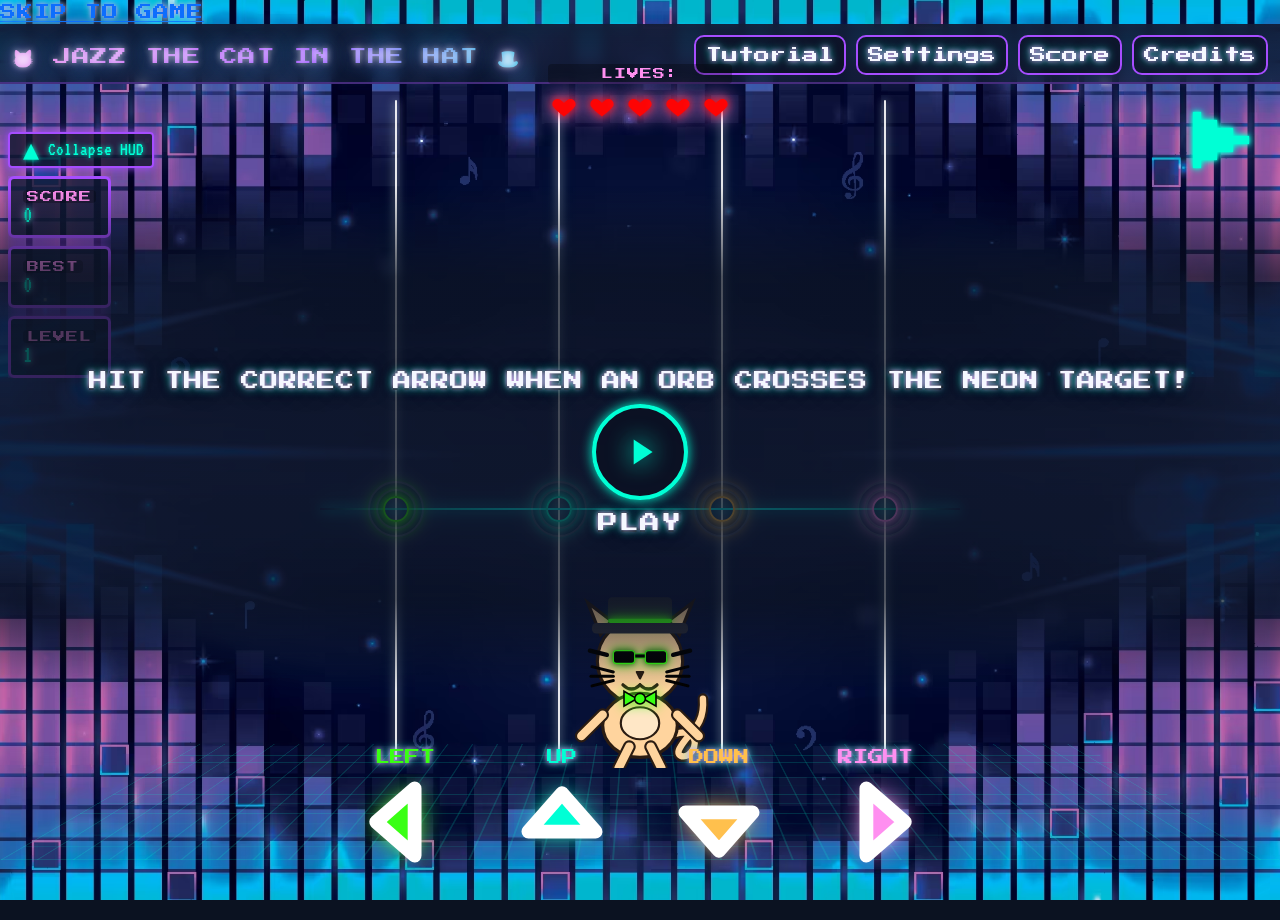
==== index.html @ 846514b1 "add visible skip-link + global :focus-visible ring (keyboard focus clarity)" ====
<!doctype html>
<html lang="en">
  <head>
    <!-- performance: preconnects for Google Fonts -->
    <link rel="preconnect" href="https://fonts.gstatic.com" crossorigin>
    <link rel="preconnect" href="https://fonts.googleapis.com">

    <meta charset="utf-8">
    <meta name="viewport" content="width=device-width, initial-scale=1, viewport-fit=cover">

    <!-- Preload background (same path as in CSS) -->
    <link rel="preload" as="image" type="image/avif" href="assets/images/bg1920.avif"  imagesizes="100vw"
      imagesrcset="
        assets/images/bg1024.avif 1024w,
        assets/images/bg1440.avif 1440w,
        assets/images/bg1920.avif 1920w">

    <!-- Document identity -->
    <title>Jazz the Cat in the Hat</title>
    <meta name="description" content="Rhythm-based reaction game with keyboard and touch controls.">
    <meta name="theme-color" content="#0b1221">
    <!-- SEO -->
    <link rel="canonical" href="https://gooldenapple.github.io/Jazz-the-Cat-in-the-Hat/">

    <!-- Google Fonts -->
    <link rel="preload" as="style"
          href="https://fonts.googleapis.com/css2?family=Press+Start+2P&family=VT323&display=swap"
          onload="this.onload=null;this.rel='stylesheet'">
    <noscript>
      <link rel="stylesheet"
            href="https://fonts.googleapis.com/css2?family=Press+Start+2P&family=VT323&display=swap">
    </noscript>

    <!-- Preconnect for Bootstrap  -->
    <link rel="preconnect" href="https://cdn.jsdelivr.net" crossorigin>

    <!-- Bootstrap JS (deferred, safe) -->
    <script defer src="https://cdn.jsdelivr.net/npm/bootstrap@5.3.3/dist/js/bootstrap.bundle.min.js"
            integrity="sha384-YvpcrYf0tY3lHB60NNkmXc5s9fDVZLESaAA55NDzOxhy9GkcIdslK1eN7N6jIeHz"
            crossorigin="anonymous"></script>

    <!-- Bootstrap CSS (preload pattern) -->
    <link rel="preload" as="style"
          href="https://cdn.jsdelivr.net/npm/bootstrap@5.3.3/dist/css/bootstrap.min.css"
          integrity="sha384-QWTKZyjpPEjISv5WaRU9OFeRpok6YctnYmDr5pNlyT2bRjXh0JMhjY6hW+ALEwIH"
          crossorigin="anonymous"
          onload="this.onload=null;this.rel='stylesheet'">
    <noscript>
      <link rel="stylesheet"
            href="https://cdn.jsdelivr.net/npm/bootstrap@5.3.3/dist/css/bootstrap.min.css"
            integrity="sha384-QWTKZyjpPEjISv5WaRU9OFeRpok6YctnYmDr5pNlyT2bRjXh0JMhjY6hW+ALEwIH"
            crossorigin="anonymous">
    </noscript>

    <!-- Project styles (must load AFTER Bootstrap so it can override) -->
    <link rel="stylesheet" href="assets/css/style.css">

    <!-- Favicons -->
    <link rel="icon" type="image/png" sizes="32x32" href="assets/images/favicon_io/favicon-32x32.png">
    <link rel="icon" type="image/png" sizes="16x16" href="assets/images/favicon_io/favicon-16x16.png">
    <link rel="apple-touch-icon" sizes="180x180" href="assets/images/favicon_io/apple-touch-icon.png">
    <link rel="shortcut icon" href="assets/images/favicon_io/favicon.ico">
  </head>

  <body>
    <!-- Skip to main game (keyboard users) -->
    <a class="skip-link" href="#game">Skip to game</a>

    <!-- ROTATION OVERLAY: shows on tiny landscape or very short viewports -->
    <div id="rotateOverlay" aria-hidden="true">
      <div class="rb-card" role="dialog" aria-label="Rotate device">
        <div class="rb-icon" aria-hidden="true">📱↩️</div>
        <h2 class="rb-title">Rotate to portrait</h2>
        <p class="rb-text">This game is optimized for portrait mode.</p>
        <button class="rb-try" type="button" aria-label="Close message">Close window</button>
      </div>
    </div>

    <!-- TOP BAR / GLOBAL NAVIGATION -->
    <header class="topbar navbar navbar-expand-xl">
      <!-- Brand (site title) -->
      <h1 class="navbar-brand brand" id="siteTitle">🐱 Jazz the Cat in the Hat 🎩</h1>

      <!-- Hamburger toggler -->
      <button class="navbar-toggler hamburger" type="button" data-bs-toggle="collapse" data-bs-target="#mainNav" aria-controls="mainNav" aria-expanded="false" aria-label="Toggle navigation">
        <span></span><span></span><span></span>
      </button>

      <!-- Collapsible nav, menu opens overlays -->
      <nav class="collapse navbar-collapse" id="mainNav" aria-label="Primary">
        <ul class="navbar-nav ms-auto nav-list" id="primaryNav">
          <!-- Menu items are buttons -->
          <li class="nav-item d-xl-none">
            <button id="menuPlayToggle" class="nav-btn" type="button" aria-pressed="false" aria-label="Play or pause the game" data-action="togglePlayPause">
              Play
            </button>
          </li>
          <li class="nav-item"><button class="nav-btn" data-action="tutorial" type="button">Tutorial</button></li>
          <li class="nav-item"><button class="nav-btn" data-action="settings" type="button">Settings</button></li>
          <li class="nav-item"><button class="nav-btn" data-action="highscore" type="button">Score</button></li>
          <li class="nav-item"><button class="nav-btn" data-action="credits" type="button">Credits</button></li>
        </ul>
      </nav>
    </header>

    <!-- QUICK PLAY/PAUSE -->
    <button id="quickPlayPause" class="quick-pp" aria-pressed="false" type="button" aria-label="Play/Pause"></button>

    <!-- MAIN GAME AREA -->
    <main id="game" class="game" aria-describedby="gameHelp">
      <!-- SR-only summary of the gameplay -->
      <p id="gameHelp" class="sr-only">
        Use the arrow keys or the on-screen arrows to hit notes when an orb crosses the neon target line.
      </p>

      <!-- HUD: score/best/level + lives -->
      <section class="hud" aria-label="Heads-up display">
        <div class="hud-top">
          <!-- HUD toggle -->
          <button id="hudToggle" class="hud-toggle" aria-controls="hudStackPanel" aria-expanded="true" aria-label="Collapse HUD" type="button">
            <span class="hud-toggle__icon" aria-hidden="true">►</span>
            <span class="hud-toggle__text">HUD</span>
          </button>

          <!-- Collapsible metric stack -->
          <div id="hudStackPanel" class="hud-stack">
            <div class="hud-item">
              <span class="hud-label">Score</span>
              <div id="score" class="metric" aria-live="polite">0</div>
            </div>
            <div class="hud-item">
              <span class="hud-label">Best</span>
              <div id="best" class="metric" aria-live="polite">0</div>
            </div>
            <div class="hud-item">
              <span class="hud-label">Level</span>
              <div id="level" class="metric" aria-live="polite">1</div>
            </div>
          </div>
        </div>

        <!-- HUD bottom: lives row -->
        <div class="hud-bottom">
          <div class="hud-item hud-item--plain">
            <span class="hud-label">Lives:</span>
            <div id="lives" class="lives" aria-live="polite"></div>
          </div>
        </div>
      </section>

      <!-- PLAYFIELD WRAPPER -->
      <div class="lanebox">
        <!-- Stage: prompt lane + rails + dancer + feedback -->
        <section class="stage" aria-label="Game stage">
          <!-- Prompt lane -->
          <div id="promptLane" class="prompt-lane" aria-live="polite" aria-atomic="true"></div>

          <!-- Direction rails -->
          <div class="rails" aria-hidden="true">
            <div class="rail rail-left">
              <div class="rail-line"></div>
              <div class="judge-target jt-left"></div>
            </div>
            <div class="rail rail-up">
              <div class="rail-line"></div>
              <div class="judge-target jt-up"></div>
            </div>
            <div class="rail rail-down">
              <div class="rail-line"></div>
              <div class="judge-target jt-down"></div>
            </div>
            <div class="rail rail-right">
              <div class="rail-line"></div>
              <div class="judge-target jt-right"></div>
            </div>

            <!-- Invisible judge baseline hook; CSS draws the neon line via ::after -->
            <div class="judge-line" aria-hidden="true"></div>
          </div>

          <!-- Dancer (SVG cat) -->
          <div id="dancer" class="dancer" role="img" aria-label="Jazz the cat">
            <svg viewBox="0 0 150 180" xmlns="http://www.w3.org/2000/svg" aria-hidden="true">
              <!-- FRONT POSE (default) -->
              <g id="pose-front" aria-hidden="false">
                <!-- Tail (front) — S-curve, tip up & away -->
                <g id="tail">
                  <path class="outline" d="M108 148 C 124 143, 130 154, 124 164 C 118 172, 108 170, 112 162 C 120 146, 136 142, 134 115"></path>
                  <path class="fill"    d="M108 148 C 124 143, 130 154, 124 164 C 118 172, 108 170, 112 162 C 120 146, 136 142, 134 115"></path>
                </g>

                <!-- Ears -->
                <polygon points="38,55 26,25 48,42" fill="#FFD49E" stroke="#2b1c12" stroke-width="3"></polygon>
                <polygon points="112,55 124,25 102,42" fill="#FFD49E" stroke="#2b1c12" stroke-width="3"></polygon>

                <!-- Head -->
                <circle cx="75" cy="80" r="40" fill="#FFD49E" stroke="#2b1c12" stroke-width="3"></circle>

                <!-- Hat -->
                <rect id="hat-top"  x="45" y="20" width="60" height="24" rx="4" fill="#2b2d3a"></rect>
                <rect id="hat-band" x="45" y="40" width="60" height="4"  rx="2"></rect>
                <rect id="hat-brim" x="30" y="44" width="90" height="10" rx="4" fill="#2b2d3a"></rect>

                <!-- Sunglasses -->
                <g id="glasses" aria-label="Sunglasses">
                  <rect x="50" y="70" width="20" height="12" rx="3" fill="black"></rect>
                  <rect x="80" y="70" width="20" height="12" rx="3" fill="black"></rect>
                  <rect x="70" y="73" width="10" height="4" fill="black"></rect>
                </g>
                <line x1="44" y1="74" x2="28" y2="70" stroke="black" stroke-width="4" stroke-linecap="round"></line>
                <line x1="106" y1="74" x2="122" y2="70" stroke="black" stroke-width="4" stroke-linecap="round"></line>

                <!-- Nose -->
                <polygon id="nose" points="72,90 78,90 75,96" fill="#2b1c12" stroke="#2b1c12" stroke-width="2" stroke-linejoin="round"></polygon>

                <!-- Mouth -->
                <g id="cat-mouth" stroke="#2b1c12" stroke-width="3" fill="none" stroke-linecap="round">
                  <path d="M75 102 q -8 8 -16 0"></path>
                  <path d="M75 102 q  8 8  16 0"></path>
                </g>

                <!-- Whiskers (vector-effect applied per line) -->
                <g id="whiskers" stroke="#2b1c12" stroke-width="3" stroke-linecap="round" fill="none">
                  <line x1="50" y1="90" x2="30" y2="85"  vector-effect="non-scaling-stroke"></line>
                  <line x1="50" y1="94" x2="29" y2="94"   vector-effect="non-scaling-stroke"></line>
                  <line x1="50" y1="98" x2="30" y2="103" vector-effect="non-scaling-stroke"></line>
                  <line x1="100" y1="90" x2="120" y2="85" vector-effect="non-scaling-stroke"></line>
                  <line x1="100" y1="94" x2="121" y2="94" vector-effect="non-scaling-stroke"></line>
                  <line x1="100" y1="98" x2="120" y2="103" vector-effect="non-scaling-stroke"></line>
                </g>

                <!-- Body + belly -->
                <ellipse id="body"  cx="75" cy="140" rx="35" ry="30" fill="#FFD49E"  stroke="#2b1c12" stroke-width="3"></ellipse>
                <ellipse id="belly" cx="75" cy="138" rx="18" ry="15" fill="#ffe7c6" stroke="#2b1c12" stroke-width="2"></ellipse>

                <!-- Bow tie -->
                <g id="bowtie" aria-label="Bow tie">
                  <polygon points="60,108 72,115 60,122" stroke="#000" stroke-width="1.5"></polygon>
                  <polygon points="90,108 78,115 90,122" stroke="#000" stroke-width="1.5"></polygon>
                  <circle  cx="75" cy="115" r="5" stroke="#000" stroke-width="1.5"></circle>
                </g>

                <!-- Arms -->
                <g id="arm-left">
                  <line class="outline" x1="40" y1="130" x2="20" y2="150"></line>
                  <line class="fill"    x1="40" y1="130" x2="20" y2="150"></line>
                </g>
                <g id="arm-right">
                  <line class="outline" x1="110" y1="130" x2="130" y2="150"></line>
                  <line class="fill"    x1="110" y1="130" x2="130" y2="150"></line>
                </g>

                <!-- Legs -->
                <g id="leg-left">
                  <line class="outline" x1="65" y1="160" x2="55" y2="180"></line>
                  <line class="fill"    x1="65" y1="160" x2="55" y2="180"></line>
                </g>
                <g id="leg-right">
                  <line class="outline" x1="85" y1="160" x2="95" y2="180"></line>
                  <line class="fill"    x1="85" y1="160" x2="95" y2="180"></line>
                </g>
              </g>

              <!-- BACK/TWERK POSE (DOWN) -->
              <g id="pose-down" aria-hidden="true">
                <polygon points="48,54 36,26 56,40" fill="#FFD49E" stroke="#2b1c12" stroke-width="3"></polygon>
                <polygon points="102,54 114,26 94,40" fill="#FFD49E" stroke="#2b1c12" stroke-width="3"></polygon>

                <ellipse id="head-back" cx="75" cy="104" rx="30" ry="26" fill="#FFD49E" stroke="#2b1c12" stroke-width="3"></ellipse>

                <rect id="hat-top-back"  x="47" y="42" width="56" height="22" rx="4" fill="#2b2d3a" transform="rotate(-12 75 53)"></rect>
                <rect id="hat-band-back" x="47" y="60" width="56" height="4"  rx="2" transform="rotate(-12 75 62)"></rect>
                <rect id="hat-brim-back" x="34" y="64" width="82" height="10" rx="4" fill="#2b2d3a" transform="rotate(-12 75 69)"></rect>

                <ellipse id="butt-back" cx="78" cy="144" rx="36" ry="30" fill="#FFD49E" stroke="#2b1c12" stroke-width="3"></ellipse>

                <line x1="68" y1="164" x2="60" y2="180" stroke="#2b1c12" stroke-width="6"></line>
                <line x1="88" y1="164" x2="96" y2="180" stroke="#2b1c12" stroke-width="6"></line>

                <!-- Tail (back) -->
                <path id="tail-back" d="M 78 152 C 90 148, 100 156, 98 165 C 96 172, 90 176, 94 168 C 100 156, 110 150, 112 136" fill="none"></path>
                <path class="tail-back" d="M 78 152 C 90 148, 100 156, 98 165 C 96 172, 90 176, 94 168 C 100 156, 110 150, 112 136" fill="none"></path>
              </g>
            </svg>
          </div>

          <!-- Floating text feedback -->
          <div id="feedback" class="feedback" aria-live="polite"></div>
        </section>

        <!-- CONTROLS (DDR-style arrows) -->
        <section class="controls" aria-label="Arrow controls">
          <button class="ctrl-btn left" data-dir="Left" type="button" aria-label="Left arrow">
            <span class="label">LEFT</span>
            <svg viewBox="0 0 100 100" class="arrow-icon" xmlns="http://www.w3.org/2000/svg">
              <polygon class="arrow-glow" points="60,15 20,50 60,85"></polygon>
              <polygon class="arrow-main" points="60,15 20,50 60,85"></polygon>
            </svg>
          </button>

          <button class="ctrl-btn up" data-dir="Up" type="button" aria-label="Up arrow">
            <span class="label">UP</span>
            <svg viewBox="0 0 100 100" class="arrow-icon" xmlns="http://www.w3.org/2000/svg">
              <polygon class="arrow-glow" points="15,60 50,20 85,60"></polygon>
              <polygon class="arrow-main" points="15,60 50,20 85,60"></polygon>
            </svg>
          </button>

          <button class="ctrl-btn down" data-dir="Down" type="button" aria-label="Down arrow">
            <span class="label">DOWN</span>
            <svg viewBox="0 0 100 100" class="arrow-icon" xmlns="http://www.w3.org/2000/svg">
              <polygon class="arrow-glow" points="15,40 50,80 85,40"></polygon>
              <polygon class="arrow-main" points="15,40 50,80 85,40"></polygon>
            </svg>
          </button>

          <button class="ctrl-btn right" data-dir="Right" type="button" aria-label="Right arrow">
            <span class="label">RIGHT</span>
            <svg viewBox="0 0 100 100" class="arrow-icon" xmlns="http://www.w3.org/2000/svg">
              <polygon class="arrow-glow" points="40,15 80,50 40,85"></polygon>
              <polygon class="arrow-main" points="40,15 80,50 40,85"></polygon>
            </svg>
          </button>
        </section>
      </div>

      <!-- GAME OVERLAYS (CTA / results / game over) -->
      <div id="overlay" class="overlay">
        <!-- Play CTA -->
        <div class="play-cta">
          <button class="play-btn" type="button" aria-label="Play/Pause">
            <svg class="icon icon-play" viewBox="0 0 100 100" aria-hidden="true" focusable="false">
              <polygon points="35,20 80,50 35,80"></polygon>
            </svg>
            <svg class="icon icon-pause" viewBox="0 0 100 100" aria-hidden="true" focusable="false">
              <rect x="28" y="22" width="16" height="56" rx="2"></rect>
              <rect x="56" y="22" width="16" height="56" rx="2"></rect>
            </svg>
          </button>
          <span class="play-label">Play</span>
        </div>

        <!-- Results panel -->
        <div id="resultsCta" class="play-cta hidden" role="dialog" aria-modal="true" aria-labelledby="resCongrats" aria-describedby="resSummary" tabindex="-1">
          <div class="rb-card">
            <h2 class="rb-title" id="resCongrats">YOU DID IT!</h2>
            <p class="rb-title">Level <span id="resLevel"></span> cleared!</p>
            <p class="rb-text" id="resSummary">
              Score: <span id="resScore"></span><br>
              Max combo: <span id="resCombo"></span>
            </p>
            <div class="cta-row">
              <button id="btnNextLevel" class="rb-try" type="button">Next level</button>
              <button id="btnRestartLevel" class="rb-try" type="button">Restart level</button>
            </div>
          </div>
        </div>

        <!-- Game Over panel -->
        <div id="gameOverCta" class="play-cta hidden" role="dialog" aria-modal="true" aria-labelledby="goTitle" aria-describedby="goSummary" tabindex="-1">
          <div class="rb-card">
            <h2 class="rb-title" id="goTitle">Game Over</h2>
            <p class="rb-text" id="goSummary">
              Level: <span id="goLevel"></span><br>
              Score: <span id="goScore"></span><br>
              Max combo: <span id="goCombo"></span>
            </p>
            <div class="cta-row">
              <button id="btnRetryLevel" class="rb-try" type="button">Try again</button>
            </div>
          </div>
        </div>
      </div>

      <!-- settings panel overlay -->
      <section id="panel-settings" class="ui-panel hidden" role="dialog" aria-modal="true" aria-labelledby="panel-settings-title">
        <div class="ui-panel__card">
          <h2 id="panel-settings-title">Settings</h2>

          <!-- Settings tabs (Audio / Accessibility / Score / Tutorial / Credits) -->
          <nav class="settings-tabs" aria-label="Settings sections" role="tablist">
            <button id="tab-audio"         class="settings-tab" data-settings-tab="audio"         role="tab" aria-selected="true"  aria-controls="settingsPane-audio"      type="button">Audio</button>
            <button id="tab-accessibility" class="settings-tab" data-settings-tab="accessibility" role="tab" aria-selected="false" aria-controls="settingsPane-accessibility" type="button">Accessibility</button>
            <button id="tab-highscore"     class="settings-tab" data-settings-tab="highscore"     role="tab" aria-selected="false" aria-controls="settingsPane-highscore"    type="button">Score</button>
            <button id="tab-tutorial"      class="settings-tab" data-settings-tab="tutorial"      role="tab" aria-selected="false" aria-controls="settingsPane-tutorial"     type="button">Tutorial</button>
            <button id="tab-credits"       class="settings-tab" data-settings-tab="credits"       role="tab" aria-selected="false" aria-controls="settingsPane-credits"      type="button">Credits</button>
          </nav>

          <!-- Settings panes wrapper -->
          <form id="settingsForm">
            <!-- Audio (Settings) -->
            <section id="settingsPane-audio" class="settings-pane">
              <h3 class="sr-only">Audio settings</h3>
              <fieldset>
                <legend>Audio</legend>
                <label for="settingsVolume">Master volume</label>
                <input id="settingsVolume" name="settingsVolume" type="range" min="0" max="100" step="1" value="80">
                <label class="inline">
                  <input id="settingsMute" name="settingsMute" type="checkbox">
                  Mute all
                </label>
              </fieldset>

              <fieldset>
                <legend>Countdown</legend>
                <label for="settingsCountdown">Start countdown</label>
                <select id="settingsCountdown" name="settingsCountdown">
                  <option value="0">0s</option>
                  <option value="3">3s</option>
                  <option value="5">5s</option>
                </select>
                <p class="hint">Applies on next start.</p>
              </fieldset>
            </section>

            <!-- Accessibility -->
            <section id="settingsPane-accessibility" class="settings-pane hidden" aria-hidden="true">
              <h3 class="sr-only">Accessibility settings</h3>
              <fieldset>
                <legend>Accessibility &amp; Visuals</legend>
                <p class="hint">These options change visuals only and save immediately.</p>

                <label class="block">
                  <button id="settingsReduceMotion" class="settings-tab" type="button" aria-pressed="false" aria-describedby="hintReduceMotion">Reduce motion</button>
                </label>
                <p id="hintReduceMotion" class="hint"><br>Tones down animations to reduce distraction.</p>

                <label class="block">
                  <button id="settingsNoFlash" class="settings-tab" type="button" aria-pressed="false" aria-describedby="hintNoFlash">Disable screen glow and flashes</button>
                </label>
                <p id="hintNoFlash" class="hint"><br>Removes bright screen flashes and glow effects to avoid sudden light bursts.</p>

                <p class="hint"><em>Applies immediately.</em></p>
              </fieldset>
            </section>

            <!-- Score -->
            <section id="settingsPane-highscore" class="settings-pane hidden" aria-hidden="true">
              <h3 class="sr-only">High score</h3>
              <fieldset>
                <legend>High Score</legend>
                <p class="hint">Best on this device:</p>
                <div class="hirow">
                  <output id="hiBestValue">0</output>
                  <button id="resetHighScore" type="button" class="settings-tab score-reset" title="Reset BEST score">Reset</button>
                </div>
                <br>
                <p class="hint">This only resets the BEST value. Use “Reset game data…” to clear everything.</p>
              </fieldset>

              <fieldset>
                <legend>Data</legend>
                <button id="settingsResetData" type="button" class="settings-tab data-reset">Reset game data</button>
              </fieldset>
            </section>

            <!-- Tutorial -->
            <section id="settingsPane-tutorial" class="settings-pane hidden" aria-hidden="true">
              <h3 class="sr-only">Tutorial</h3>
              <fieldset>
                <legend>Tutorial</legend>
                <p class="hint">Make Jazz shake his azz!<br>
                  To make Jazz dance, hit the correct arrow when an orb crosses the neon circle target on the judge line.<br>
                  Streak perfect hits and get bonuses + extra lives!
                </p>
              </fieldset>
            </section>

            <!-- Credits -->
            <section id="settingsPane-credits" class="settings-pane hidden" aria-hidden="true">
              <h3 class="sr-only">Credits</h3>
              <fieldset>
                <legend>Credits</legend>
                <ul class="hint">
                  <li>Frame graphic: Freepik</li>
                  <!-- add credits items here -->
                </ul>
              </fieldset>
            </section>
          </form>

          <button class="ui-panel__close" data-close-panel="settings" type="button">Close</button>
        </div>
      </section>
    </main>

    <!-- Entry point -->
    <script type="module" src="assets/js/game.js"></script>
    <!-- Screen reader live region (single instance used by srSpeak) -->
    <div id="srLive" class="sr-only" aria-live="polite" aria-atomic="true" role="status"></div>
  </body>
</html>
---- assets/css/style.css ----
/* ================================
   Root variables: theme & layout
   - Mobile-first units (rem, %)
   - Keep dvh/svh only where needed
================================ */
:root {
  /* Sizes */
  --topbar-h: 4rem;
  --hud-gap: 0.625rem;
  --hud-pad-x: 0.5rem;
  --hud-stack-h: 2rem;

  /* Colors */
  --bg: #0b1221;
  --ink: #f5f7ff;
  --muted: #a9b3d3;

  --neon-pink: #ff8ff0;
  --neon-purple: #a64dff;
  --neon-cyan: #00ffd5;
  --neon-green: #39ff14;
  --neon-orange: #ffc04d;
  --neon-red: #fd0404;

  /* Direction label hues */
  --label-left: var(--neon-green);
  --label-up: var(--neon-cyan);
  --label-down: var(--neon-orange);
  --label-right: var(--neon-pink);

  /* Fonts & glow */
  --font-hud: "Press Start 2P";
  --font-score: "VT323";
  --text-glow: 0 0 5px var(--neon-pink), 0 0 10px var(--neon-cyan);

  /* Controls / Arrows: keep single source of truth */
  --arrow-size: clamp(4.5rem, 10vw, 6rem);
  --controls-gap: 0.5rem;
  --controls-bottom: 0.75rem;
  --controls-max-w: 40rem;
  --controls-side-pad: 0.75rem;
  --controls-zone-h: calc(var(--arrow-size) + 1.75rem);

  /* Overlays / floor */
  --overlay-y: 34dvh;
  --floor-opacity: 0.6;
  --floor-height: clamp(18rem, 40%, 50rem);
  --floor-bottom: 0rem;

  /* Judge geometry */
  --judge-rel: 62%;

  /* Rails geometry */
  --rails-gap: 0.5rem;
  --rails-bottom: calc(var(--controls-zone-h) + var(--rails-gap));

  /* Settings pills */
  --pill-bg: rgba(255, 255, 255, 0.04);
  --pill-text: #fff;
  --pill-radius: 14px;
  --pill-border: #43f5ff;
  --pill-glow: rgba(67, 245, 255, 0.55);
}

/* =========================
   Global base & page frame
========================= */
*,
*::before,
*::after {
  box-sizing: border-box;
}

html {
  -webkit-text-size-adjust: 100%;
}

html,
body {
  height: 100%;
}

/* Prevent double-tap zoom on interactive UI */
body,
.controls,
.ctrl-btn,
.nav-btn {
  touch-action: manipulation;
}

/* Page shell */
body {
  background-color: var(--bg);
  background-repeat: no-repeat;
  background-position: center;
  background-size: cover;
  background-attachment: scroll;
  background-image: url("../images/bg1920.avif") !important;
  color: var(--ink);
  font-family: var(--font-hud);
  text-transform: uppercase;
  letter-spacing: 1px;
  text-shadow: var(--text-glow);
  display: block;
  max-height: 100%;
  overflow: hidden;
}

.hidden {
  display: none !important;
}

/* =========================
   Top bar / Navbar
========================= */
.topbar {
  position: relative;
  top: 0;
  z-index: 30;
  min-height: 3rem;
  display: flex;
  align-items: center;
  flex-wrap: nowrap;
  justify-content: flex-start;
  overflow: visible;
  padding: 0.5rem 0.75rem 0.2rem 0.75rem;
  background: linear-gradient(
    to bottom,
    rgba(18, 27, 52, 0.92),
    rgba(18, 27, 52, 0.78)
  );
  border-bottom: 0.125rem solid rgba(166, 77, 255, 0.35);
  backdrop-filter: blur(6px);
  overflow-x: clip;
}

/* Brand */
.brand {
  margin-right: 0;
  flex: 1 1 auto;
  min-width: 0;
  display: inline-flex;
  align-items: center;
  justify-content: flex-start;
  overflow: visible;
  text-overflow: clip;
  white-space: nowrap;
  background: linear-gradient(
    90deg,
    var(--neon-pink),
    var(--neon-purple),
    var(--neon-cyan)
  );
  -webkit-background-clip: text;
  background-clip: text;
  color: transparent;
  font-size: clamp(0.82rem, 2.8vw, 1.1rem);
  letter-spacing: 0.5px;
  font-weight: 500;
  line-height: 1;
  text-shadow: 0 0 0.375rem rgba(255, 255, 255, 0.65),
    0 0 1.125rem rgba(166, 77, 255, 0.55), 0 0 1.75rem rgba(0, 255, 213, 0.45);
  padding-top: 1rem;
}

/* Hamburger toggler (mobile/tablet) */
.navbar-toggler.hamburger {
  position: absolute;
  top: 50%;
  right: 0.75rem;
  transform: translateY(-50%);
  display: inline-grid;
  place-content: center;
  gap: 0.25rem;
  flex: 0 0 auto;
  line-height: 1;
  border: 0.125rem solid var(--neon-purple);
  border-radius: 0.625rem;
  padding: 0.375rem;
  background: rgba(10, 14, 28, 0.55);
  box-shadow: 0 0 0.375rem rgba(166, 77, 255, 0.55),
    inset 0 0 0.625rem rgba(166, 77, 255, 0.25);
  z-index: 50;
}
.navbar-toggler.hamburger span {
  display: block;
  width: 1.5rem;
  min-height: 0.125rem;
  background: #fff;
  box-shadow: 0 0 0.375rem rgba(255, 255, 255, 0.6);
  transition: transform 0.2s ease, opacity 0.2s ease;
}
/* X morph  */
body[data-nav-open] .hamburger span:nth-child(1) {
  transform: translateY(0.375rem) rotate(45deg);
}
body[data-nav-open] .hamburger span:nth-child(2) {
  opacity: 0;
}
body[data-nav-open] .hamburger span:nth-child(3) {
  transform: translateY(-0.375rem) rotate(-45deg);
}

/* Collapsing panel (mobile-first: hidden by default) */
.topbar .navbar-collapse {
  position: relative;
  z-index: 1;
  padding-right: 3.5rem;
  width: 100%;
  display: none;
}

/* Nav list (vertical stack on mobile) */
.nav-list {
  list-style: none;
  display: flex;
  flex-direction: column;
  align-items: flex-end;
  gap: 0.5rem;
  padding: 0.625rem 0;
  margin: 0;
}

/* Nav buttons */
.nav-btn {
  appearance: none;
  border: 0.125rem solid var(--neon-purple);
  border-radius: 0.625rem;
  padding: 0.375rem 0.625rem;
  background: rgba(10, 14, 28, 0.55);
  color: var(--ink);
  font: inherit;
  text-shadow: var(--text-glow);
  cursor: pointer;
  transition: transform 0.12s ease, box-shadow 0.2s ease, border-color 0.2s ease;
  white-space: nowrap;
}
.nav-btn:hover {
  transform: translateY(-1px);
  border-color: var(--neon-cyan);
  box-shadow: 0 0 0.625rem rgba(0, 255, 213, 0.35);
}

/* =============================
   Quick Play/Pause — icon-only
============================= */
.quick-pp {
  position: fixed;
  top: calc(var(--topbar-h, 4rem) + 2.5rem);
  right: 1rem;
  inline-size: 3rem;
  block-size: 3rem;
  display: grid;
  place-items: center;
  background: transparent;
  border: 0;
  border-radius: 0;
  box-shadow: none;
  backdrop-filter: none;
  padding: 0;
  cursor: pointer;
  z-index: 2302;
}
.quick-pp:active {
  transform: scale(0.95);
}

/* Draw the icon only (no panel) */
#quickPlayPause::before {
  content: "▶";
  display: block;
  font-size: 2rem;
  line-height: 1;
  color: var(--neon-cyan, #00ffd5);
  text-shadow: 0 0 2px currentColor, 0 0 5px currentColor, 0 0 8px currentColor;
  transform: translateX(1px);
}
/* When running (or during countdown) show Pause */
#quickPlayPause[aria-pressed="true"]::before {
  content: "⏸";
  transform: translateX(0);
}
/* Hide quick play/pause while nav is open */
body[data-nav-open="true"] #quickPlayPause {
  display: none !important;
}

/* =========================
   HUD (fixed under navbar)
========================= */
.hud {
  position: fixed;
  top: 4rem;
  left: 0;
  right: 0;
  display: flex;
  flex-direction: column;
  gap: 0.625rem;
  padding-inline: 0.5rem;
  z-index: 2300;
  pointer-events: none;
}
.hud-bottom {
  order: 0;
  display: flex;
  justify-content: center;
  inline-size: 100%;
  pointer-events: none;
}
.hud-item.hud-item--plain {
  pointer-events: auto;
  border: none;
  background: transparent;
  box-shadow: none;
  padding: 0;
  text-align: center;
}
.hud-item.hud-item--plain .hud-label {
  display: block;
  margin-bottom: 0.375rem;
  color: var(--neon-pink);
}
.lives {
  display: flex;
  flex-wrap: wrap;
  gap: 0.625rem;
  justify-content: center;
  align-items: center;
  padding: 0.125rem;
}
.svg-heart {
  inline-size: 1.75rem;
  block-size: 1.75rem;
  filter: var(
    --icon-glow,
    drop-shadow(0 0 0.25rem var(--neon-red))
      drop-shadow(0 0 0.625rem var(--neon-pink))
  );
  transition: opacity 0.25s ease, fill 0.25s ease;
}
.svg-heart.full {
  opacity: 1;
  fill: var(--neon-red);
}
.svg-heart.threequarter {
  opacity: 0.85;
  fill: var(--neon-red);
}
.svg-heart.half {
  opacity: 0.65;
  fill: var(--neon-red);
}
.svg-heart.quarter {
  opacity: 0.4;
  fill: var(--neon-red);
}
.svg-heart.empty {
  opacity: 0.15;
  fill: var(--muted);
  filter: none;
}
/* a11y: subtle chip behind HUD label (visually minimal) */
#hud .label, .hud .label, .hud-label {
  position: relative;
  color: #ff8ff0;
  text-shadow: none;
  padding: 0.05rem 0.25rem;
  border-radius: 0.25rem;
  background: rgba(0, 0, 0, 0.28);
}

.hud-top {
  order: 1;
  display: flex;
  flex-direction: column;
  align-items: flex-start;
  gap: 0.5rem;
  inline-size: max-content;
  max-inline-size: 100%;
  pointer-events: auto;
  min-height: 2.25rem;
  font-variant-numeric: tabular-nums;
  line-height: 1;
}

/* HUD toggle */
.hud-toggle {
  display: inline-flex;
  align-items: center;
  gap: 0.375rem;
  padding: 0.25rem 0.5rem;
  border: 0.125rem solid var(--neon-purple);
  border-radius: 0.25rem;
  background: rgba(12, 18, 36, 0.75);
  color: var(--neon-cyan);
  font-size: 1.2rem;
  font-family: var(--font-score);
  text-shadow: 0 0 0.3125rem var(--neon-cyan);
  box-shadow: 0 0 0.5rem var(--neon-purple);
  cursor: pointer;
  pointer-events: auto;
  transition: background 0.2s ease, box-shadow 0.2s ease, color 0.2s ease;
}
/* Center the HUD toggle arrow */
.hud-toggle__icon {
  display: inline-flex;
  align-items: center;
  justify-content: center;
  width: 1.5rem;
  height: 1.5rem;
  margin: 0;
  line-height: 1;
  font-size: 2rem;
  position: relative;
  left: 1px;
}
.hud-toggle:hover,
.hud-toggle:focus-visible {
  background: rgba(24, 36, 72, 0.9);
  color: var(--neon-pink);
  text-shadow: 0 0 0.375rem var(--neon-pink);
  box-shadow: 0 0 0.625rem var(--neon-pink), 0 0 1.125rem var(--neon-purple);
  outline: none;
}
.hud-toggle:focus-visible {
  outline: 0.125rem solid var(--neon-cyan);
  outline-offset: 0.125rem;
}

/* HUD stack */
.hud-stack {
  display: flex;
  flex-direction: column;
  gap: 0.5rem;
  overflow: hidden;
  max-height: 32.5rem;
  opacity: 1;
  transition: max-height 0.25s ease, opacity 0.2s ease;
  pointer-events: auto;
}
body[data-hud="collapsed"] .hud-stack {
  max-height: 0;
  opacity: 0;
  pointer-events: none;
}

.hud-top .hud-item {
  pointer-events: auto;
}
.hud-item {
  min-width: 6.25rem;
  padding: 0.5rem 0.75rem;
  border: 0.1875rem solid var(--neon-purple);
  border-radius: 0.375rem;
  background: rgba(18, 27, 52, 0.8);
  box-shadow: 0 0 0.75rem var(--neon-purple);
}
.hud-label {
  font-size: 0.75rem;
  color: var(--neon-pink);
  margin-bottom: 0.25rem;
}
.metric {
  font-family: var(--font-score);
  font-size: 1.5rem;
  color: var(--neon-cyan);
  text-shadow: 0 0 0.3125rem var(--neon-cyan), 0 0 0.625rem var(--neon-pink);
}

/* =========================
   Stage & playfield cluster
========================= */
main.game,
.game {
  min-block-size: calc(100svh - 4rem) !important;
}

.stage {
  position: relative;
  display: flex;
  flex-direction: column;
  align-items: center;
  justify-content: flex-start;
  margin-inline: auto;
  padding-top: 2rem;
  padding-bottom: 2rem;
  min-block-size: calc(100svh - 4rem);
}

.prompt-lane {
  min-height: 1.5rem;
  text-align: center;
}

/* Judge line (measurement hook) */
.judge-line {
  position: absolute;
  left: 0;
  right: 0;
  height: 0.125rem;
  top: 62%;
  transform: translateY(-1px);
  opacity: 0;
  pointer-events: none;
  z-index: 13;
}

/* Visual judge line */
.stage .rails::after {
  content: "";
  position: absolute;
  left: 0;
  right: 0;
  height: 0.125rem;
  top: 62%;
  transform: translateY(-1px);
  background: linear-gradient(
    to right,
    rgba(0, 255, 213, 0) 0%,
    rgba(0, 255, 213, 0.6) 10%,
    cyan 30%,
    cyan 70%,
    rgba(0, 255, 213, 0.6) 90%,
    rgba(0, 255, 213, 0) 100%
  );
  box-shadow: 0 0 0.75rem cyan, 0 0 1.5rem cyan;
  pointer-events: none;
  z-index: 13;
}

/* Judge flash */
@keyframes judgeFlashGood {
  0% {
    box-shadow: 0 0 0.625rem rgba(57, 255, 20, 0.35);
  }
  50% {
    box-shadow: 0 0 1.5rem rgba(57, 255, 20, 0.85);
  }
  100% {
    box-shadow: 0 0 0.625rem rgba(57, 255, 20, 0.35);
  }
}
@keyframes judgeFlashMiss {
  0% {
    box-shadow: 0 0 0.625rem rgba(253, 4, 4, 0.35);
  }
  50% {
    box-shadow: 0 0 1.5rem rgba(253, 4, 4, 0.85);
  }
  100% {
    box-shadow: 0 0 0.625rem rgba(253, 4, 4, 0.35);
  }
}
.stage .rails.flash-good::after {
  animation: judgeFlashGood 0.28s ease-out;
}
.stage .rails.flash-miss::after {
  animation: judgeFlashMiss 0.28s ease-out;
}

@media (prefers-reduced-motion: reduce) {
  .stage .rails.flash-good::after,
  .stage .rails.flash-miss::after {
    animation: none;
  }
}

/* Judge targets (rings) */
.judge-target {
  position: absolute;
  left: 50%;
  top: 62%;
  transform: translate(-50%, -50%);
  inline-size: 1.625rem;
  block-size: 1.625rem;
  border-radius: 999px;
  background: rgba(255, 255, 255, 0.04);
  border: 0.125rem solid currentColor;
  box-shadow: 0 0 0.5rem currentColor, 0 0 1.125rem currentColor;
  pointer-events: none;
  z-index: 15;

  --r0: 1.625rem;
  --r1: 2.5rem;
  --r2: 3.5rem;
}
.judge-target::before {
  content: "";
  position: absolute;
  top: 50%;
  left: 50%;
  inline-size: var(--r1);
  block-size: var(--r1);
  transform: translate(-50%, -50%);
  border-radius: 999px;
  border: 0.125rem solid rgba(255, 255, 255, 0.25);
  opacity: 0.65;
  box-shadow: 0 0 0.625rem currentColor, 0 0 1.375rem rgba(255, 255, 255, 0.25);
}
.judge-target::after {
  content: "";
  position: absolute;
  top: 50%;
  left: 50%;
  inline-size: var(--r2);
  block-size: var(--r2);
  transform: translate(-50%, -50%);
  border-radius: 999px;
  border: 0.125rem solid rgba(255, 255, 255, 0.4);
  opacity: 0.4;
  box-shadow: 0 0 0.75rem currentColor, 0 0 1.75rem rgba(255, 255, 255, 0.4);
}
.jt-left {
  color: var(--label-left);
}
.jt-up {
  color: var(--label-up);
}
.jt-down {
  color: var(--label-down);
}
.jt-right {
  color: var(--label-right);
}

/* Judge ticks wrapper — same width model as rails/controls */
.judge-ticks {
  position: absolute;
  top: 62%;
  left: 50%;
  transform: translate(-50%, -50%);
  width: calc(100% - 1.5rem);
  max-width: 40rem;
  display: grid;
  grid-template-columns: repeat(4, 1fr);
  column-gap: 0.5rem;
  pointer-events: none;
  z-index: 11;
}
.judge-ticks .judge-target {
  position: static;
  left: auto;
  top: auto;
  transform: none;
  justify-self: center;
  align-self: center;
}

.stage .rails {
  position: absolute;
  top: 1rem;
  bottom: 6.25rem;
  left: 50%;
  transform: translateX(-50%);
  width: calc(100% - 1.5rem);
  max-width: 40rem;
  display: grid;
  grid-template-columns: repeat(4, 1fr);
  align-items: stretch;
  column-gap: 0.5rem;
  margin: 0;
  padding: 0;
  pointer-events: none;
  z-index: 14;
}

.rail {
  position: relative;
  display: flex;
  justify-content: center;
}
.rail-line {
  inline-size: 0.125rem;
  block-size: 100%;
  background: rgba(255, 255, 255, 0.9);
  box-shadow: 0 0 0.5rem rgba(255, 255, 255, 0.75),
    0 0 1rem rgba(0, 255, 213, 0.25);
  border-radius: 1px;
  z-index: 5;
}

/* Notes (orbs) */
.note {
  position: absolute;
  top: 0;
  left: 50%;
  transform: translate(-50%, 0);
  inline-size: 2.5rem;
  block-size: 2.5rem;
  border-radius: 999px;
  background: currentColor;
  opacity: 0.98;
  z-index: 16;
  pointer-events: none;
  box-shadow: 0 0 0.625rem currentColor, 0 0 1.5rem currentColor,
    0 0 2.5rem rgba(255, 255, 255, 0.2);

  --drop-distance-judge: 0px;
  --drop-distance-bottom: 0px;

  animation-name: fallNote;
  animation-timing-function: linear;
  animation-fill-mode: forwards;
  will-change: transform;
}
.note-left {
  color: var(--label-left);
}
.note-up {
  color: var(--label-up);
}
.note-down {
  color: var(--label-down);
}
.note-right {
  color: var(--label-right);
}

@keyframes fallNote {
  from {
    transform: translate(-50%, -3.75rem);
  }
  to {
    transform: translate(-50%, var(--drop-distance-bottom));
  }
}
body[data-paused="true"] .rail .note {
  animation-play-state: paused !important;
}

/* Feedback text */
.feedback {
  position: absolute;
  top: calc(2rem + 10rem);
  left: 50%;
  transform: translateX(-50%);
  min-block-size: 1.375rem;
  text-align: center;
  pointer-events: none;
}

/* Bonus / life feedback */
.feedback.bonus {
  color: var(--neon-pink);
  text-shadow: 0 0 12px var(--neon-pink);
  font-weight: 700;
}
.feedback.life {
  color: var(--neon-red);
  text-shadow: 0 0 12px var(--neon-red);
  font-weight: 700;
}
body[data-bonus="true"] .feedback {
  color: var(--neon-pink);
}

/* HUD: Persistent bonus banner */
#bonusBanner {
  position: absolute;
  top: 4rem;
  left: 0;
  right: 0;
  display: grid;
  place-items: center;
  pointer-events: none;
  z-index: 60;
}
#bonusBanner[hidden] {
  display: none;
}
#bonusBanner .pill {
  padding: 0.35rem 0.75rem;
  border-radius: 999px;
  font-weight: 700;
  text-transform: uppercase;
  letter-spacing: 0.08em;
  background: rgba(255, 0, 170, 0.12);
  color: var(--neon-pink);
  box-shadow: 0 0 0.6rem currentColor;
  backdrop-filter: blur(2px);
}

/* Controls row */
.controls {
  position: fixed;
  left: 0;
  right: 0;
  margin-inline: auto;
  max-inline-size: 40rem;
  bottom: 0.75rem;
  display: grid;
  grid-template-columns: repeat(4, minmax(0, 1fr));
  align-items: center;
  justify-items: center;
  gap: 0.5rem;
  box-sizing: border-box;
  padding: 0.25rem 0.75rem 0.5rem 0.75rem;
  min-block-size: 5.5rem;
  z-index: 15;
}
.ctrl-btn {
  inline-size: 100%;
  display: flex;
  flex-direction: column;
  align-items: center;
  gap: 0.35rem;
  background: transparent;
  border: 0;
  cursor: pointer;
  outline: none;
  min-width: 0;
}
.ctrl-btn .label {
  order: 0;
  font-size: clamp(0.8rem, 1.6vw, 0.95rem);
  text-shadow: var(--text-glow);
  min-height: 1.25em;
  line-height: 1;
}
/* Explicit arrow size cap */
.arrow-icon {
  inline-size: clamp(4.5rem, 10vw, 6rem);
  block-size: clamp(4.5rem, 10vw, 6rem);
  max-block-size: 100%;
  overflow: hidden;
  flex: 0 0 auto;
}
.ctrl-btn.left {
  color: var(--neon-green);
  padding: 0.1rem;
}
.ctrl-btn.up {
  color: var(--neon-cyan);
  padding: 0.1rem;
}
.ctrl-btn.down {
  color: var(--neon-orange);
  padding: 0.1rem;
}
.ctrl-btn.right {
  color: var(--neon-pink);
  padding: 0.1rem;
}
.ctrl-btn.left .label {
  color: var(--label-left);
}
.ctrl-btn.up .label {
  color: var(--label-up);
}
.ctrl-btn.down .label {
  color: var(--label-down);
}
.ctrl-btn.right .label {
  color: var(--label-right);
}

.arrow-main {
  fill: currentColor;
  stroke: #fff;
  stroke-width: 0.9rem;
  stroke-linejoin: round;
  stroke-linecap: round;
  transition: transform 0.12s ease;
}
.arrow-glow {
  filter: drop-shadow(0 0 0.375rem #fff) drop-shadow(0 0 0.875rem currentColor);
  transition: transform 0.12s ease, filter 0.12s ease;
}
.ctrl-btn:hover .arrow-glow {
  transform: scale(1.12);
  filter: drop-shadow(0 0 0.625rem #fff) drop-shadow(0 0 1.75rem currentColor);
}
.ctrl-btn:hover .arrow-main {
  transform: scale(1.06);
}
.ctrl-btn:active .arrow-glow {
  transform: scale(1.16);
  filter: drop-shadow(0 0 0.75rem #fff) drop-shadow(0 0 2.125rem currentColor);
}

@keyframes neonPulse {
  0%,
  100% {
    filter: drop-shadow(0 0 0.375rem #fff)
      drop-shadow(0 0 0.875rem currentColor);
  }
  50% {
    filter: drop-shadow(0 0 0.75rem #fff) drop-shadow(0 0 1.5rem currentColor);
  }
}
@keyframes textPulse {
  0%,
  100% {
    text-shadow: 0 0 0.375rem #fff, 0 0 0.625rem #fff, 1px 1px 2px #000;
  }
  50% {
    text-shadow: 0 0 0.75rem #fff, 0 0 1.375rem currentColor, 1px 1px 2px #000;
  }
}
.ctrl-btn.active .arrow-glow {
  animation: neonPulse 0.8s infinite;
  transform: scale(1.1);
}
.ctrl-btn.active .label {
  animation: textPulse 0.8s infinite;
  transform: scale(1.1);
}

/* =========================
   Neon floor (decorative)
========================= */
body::before {
  content: "";
  position: fixed;
  left: 0;
  right: 0;
  bottom: var(--floor-bottom);
  block-size: var(--floor-height);
  z-index: 0;
  pointer-events: none;
  background: repeating-linear-gradient(
      to top,
      rgba(0, 255, 213, 0.25) 0,
      rgba(0, 255, 213, 0.25) 0.125rem,
      transparent 0.125rem,
      transparent 1.75rem
    ),
    repeating-linear-gradient(
      to right,
      rgba(0, 255, 213, 0.25) 0,
      rgba(0, 255, 213, 0.25) 0.125rem,
      transparent 0.125rem,
      transparent 2.25rem
    );
  transform: perspective(700px) rotateX(62deg);
  transform-origin: bottom center;
  filter: drop-shadow(0 0 0.625rem rgba(0, 255, 213, 0.5));
  opacity: var(--floor-opacity);
}

/* =====================
   SVG Jazz the cat 
========================= */
.dancer {
  position: fixed;
  left: 50%;
  bottom: 7.5rem;
  transform: translateX(-50%);
  z-index: 15;
  margin: 0;
  inline-size: clamp(7.5rem, 35vw, 10rem);
  pointer-events: none;
}
.dancer svg {
  inline-size: 100%;
  block-size: auto;
}

#bowtie > * {
  fill: var(--label-left);
}
#bowtie {
  filter: drop-shadow(0 0 0.375rem var(--label-left));
}
#glasses rect {
  stroke: var(--label-left);
  stroke-width: 1.25px;
  filter: drop-shadow(0 0 3px rgba(0, 0, 0, 0.6))
    drop-shadow(0 0 5px var(--label-left));
}
#glasses rect:nth-child(3) {
  filter: none;
  stroke-width: 1px;
}

/* Nose */
#nose {
  fill: #2b1c12;
  stroke: #2b1c12;
  stroke-width: 2;
  stroke-linejoin: round;
}

/* Whiskers */
#whiskers line {
  stroke: #030201;
  filter: none;
}

/* Limbs: double-stroke */
#arm-left .outline,
#arm-left .fill,
#arm-right .outline,
#arm-right .fill,
#leg-left .outline,
#leg-left .fill,
#leg-right .outline,
#leg-right .fill {
  fill: none;
  stroke-linecap: round;
  stroke-linejoin: round;
}
/* Dark outer border */
#arm-left .outline,
#arm-right .outline,
#leg-left .outline,
#leg-right .outline {
  stroke: #2b1c12;
  stroke-width: 12;
}
/* Light inner “fur” */
#arm-left .fill,
#arm-right .fill,
#leg-left .fill,
#leg-right .fill {
  stroke: #ffd49e;
  stroke-width: 8;
}

/* Tail — FRONT */
#tail .outline,
#tail .fill {
  fill: none;
  stroke-linecap: round;
  stroke-linejoin: round;
  filter: none !important;
}
#tail .outline {
  stroke: #2b1c12;
  stroke-width: 10;
}
#tail .fill {
  stroke: #ffd49e;
  stroke-width: 6;
}

/* Tail — BACK */
#tail-back,
.tail-back {
  fill: none;
  stroke-linecap: round;
  stroke-linejoin: round;
  filter: none !important;
}
#tail-back {
  stroke: #2b1c12;
  stroke-width: 10;
}
.tail-back {
  stroke: #ffd49e;
  stroke-width: 6;
}

/* Hat band (front + back) */
#hat-band,
#hat-band-back {
  fill: var(--label-left);
  filter: drop-shadow(0 0 0.1875rem var(--label-left))
    drop-shadow(0 0 0.375rem var(--label-left));
}

/* no-flash toggle */
body[data-no-flash] #tail .outline,
body[data-no-flash] #tail .fill,
body[data-no-flash] #tail-back,
body[data-no-flash] .tail-back {
  filter: none !important;
}

/* =========================
   Dance moves (animations)
========================= */
#dancer svg * {
  transform-box: fill-box;
  transform-origin: center;
}
#dancer #pose-front {
  opacity: 1;
  pointer-events: auto;
  transition: opacity 120ms ease;
}
#dancer #pose-down {
  opacity: 0;
  pointer-events: none;
  transition: opacity 120ms ease;
}
#dancer.move-down #pose-front {
  opacity: 0;
  pointer-events: none;
}
#dancer.move-down #pose-down {
  opacity: 1;
  pointer-events: auto;
}

/* Arm pivots */
#dancer svg #arm-left,
#dancer svg #arm-right {
  transform-box: fill-box;
}
#dancer svg #arm-left {
  transform-origin: 100% 0%;
}
#dancer svg #arm-right {
  transform-origin: 0% 0%;
}

/* LEFT move */
@keyframes moveLeftK {
  0% {
    transform: translateX(0) rotate(0deg);
  }
  60% {
    transform: translateX(-8.75rem) rotate(-9deg);
  }
  100% {
    transform: translateX(0) rotate(0deg);
  }
}
@keyframes armReachLeftK {
  0% {
    transform: rotate(0) scaleY(1);
  }
  60% {
    transform: rotate(95deg) scaleY(1.06);
  }
  100% {
    transform: rotate(80deg) scaleY(1);
  }
}
@keyframes armTuckRightK {
  0% {
    transform: rotate(0) scaleY(1);
  }
  60% {
    transform: rotate(95deg) scaleY(1.06);
  }
  100% {
    transform: rotate(80deg) scaleY(1);
  }
}
@keyframes hatTipLeftK {
  0% {
    transform: translate(0, 0) rotate(0);
  }
  50% {
    transform: translate(-1.5rem, -0.875rem) rotate(-28deg);
  }
  100% {
    transform: translate(0, 0) rotate(0);
  }
}
#dancer.move-left svg {
  animation: moveLeftK 0.65s ease-in-out both;
}
#dancer.move-left #arm-left {
  animation: armReachLeftK 0.65s ease-in-out both;
}
#dancer.move-left #arm-right {
  animation: armTuckRightK 0.65s ease-in-out both;
}
#dancer.move-left #hat-top,
#dancer.move-left #hat-band,
#dancer.move-left #hat-brim {
  animation: hatTipLeftK 0.68s ease-in-out 0.06s both;
}

/* RIGHT move */
@keyframes moveRightK {
  0% {
    transform: translateX(0) rotate(0);
  }
  60% {
    transform: translateX(8.75rem) rotate(9deg);
  }
  100% {
    transform: translateX(0) rotate(0);
  }
}
@keyframes armReachRightK {
  0% {
    transform: rotate(0) scaleY(1);
  }
  60% {
    transform: rotate(-95deg) scaleY(1.06);
  }
  100% {
    transform: rotate(-80deg) scaleY(1);
  }
}
@keyframes armTuckLeftK {
  0% {
    transform: rotate(0) scaleY(1);
  }
  60% {
    transform: rotate(-95deg) scaleY(1.06);
  }
  100% {
    transform: rotate(-80deg) scaleY(1);
  }
}
@keyframes hatTipRightK {
  0% {
    transform: translate(0, 0) rotate(0);
  }
  50% {
    transform: translate(1.5rem, -0.875rem) rotate(28deg);
  }
  100% {
    transform: translate(0, 0) rotate(0);
  }
}
#dancer.move-right svg {
  animation: moveRightK 0.65s ease-in-out both;
}
#dancer.move-right #arm-right {
  animation: armReachRightK 0.65s ease-in-out both;
}
#dancer.move-right #arm-left {
  animation: armTuckLeftK 0.65s ease-in-out both;
}
#dancer.move-right #hat-top,
#dancer.move-right #hat-band,
#dancer.move-right #hat-brim {
  animation: hatTipRightK 0.68s ease-in-out 0.06s both;
}

/* UP move */
@keyframes jumpUpK {
  0% {
    transform: translateY(0) scaleY(1) rotate(0);
  }
  20% {
    transform: translateY(-1.75rem) scaleY(0.9) rotate(3deg);
  }
  40% {
    transform: translateY(-1.125rem) scaleY(1.04) rotate(-3deg);
  }
  60% {
    transform: translateY(-0.625rem) scaleY(0.98) rotate(2deg);
  }
  80% {
    transform: translateY(-0.25rem) scaleY(1.02) rotate(-2deg);
  }
  100% {
    transform: translateY(0) scaleY(1) rotate(0);
  }
}
@keyframes armUpLeftK {
  0% {
    transform: rotate(0) scaleY(1);
  }
  60% {
    transform: rotate(95deg) scaleY(1.06);
  }
  100% {
    transform: rotate(80deg) scaleY(1);
  }
}
@keyframes armUpRightK {
  0% {
    transform: rotate(0) scaleY(1);
  }
  60% {
    transform: rotate(-95deg) scaleY(1.06);
  }
  100% {
    transform: rotate(-80deg) scaleY(1);
  }
}
#dancer.move-up svg {
  animation: jumpUpK 0.7s cubic-bezier(0.25, 0.9, 0.3, 1);
}
#dancer.move-up #arm-left {
  animation: armUpLeftK 0.7s ease-out;
}
#dancer.move-up #arm-right {
  animation: armUpRightK 0.7s ease-out;
}

/* DOWN move */
@keyframes squatDownK {
  0% {
    transform: translateY(0) scale(1) rotate(0);
  }
  35% {
    transform: translateY(1.125rem) scale(0.96) rotate(-2deg);
  }
  70% {
    transform: translateY(0.625rem) scale(1.02) rotate(2deg);
  }
  100% {
    transform: translateY(0) scale(1) rotate(0);
  }
}
@keyframes twerkK {
  0% {
    transform: rotate(0) translateY(0);
  }
  20% {
    transform: rotate(10deg) translateY(0.125rem);
  }
  40% {
    transform: rotate(-10deg) translateY(-0.125rem);
  }
  60% {
    transform: rotate(8deg) translateY(0.125rem);
  }
  80% {
    transform: rotate(-8deg) translateY(-0.125rem);
  }
  100% {
    transform: rotate(0) translateY(0);
  }
}
@keyframes tailWagK {
  0% {
    transform-origin: 0% 50%;
    transform: rotate(0);
  }
  25% {
    transform-origin: 0% 50%;
    transform: rotate(20deg);
  }
  50% {
    transform-origin: 0% 50%;
    transform: rotate(-16deg);
  }
  75% {
    transform-origin: 0% 50%;
    transform: rotate(12deg);
  }
  100% {
    transform-origin: 0% 50%;
    transform: rotate(0);
  }
}
#dancer.move-down svg {
  animation: squatDownK 0.8s ease-out;
}
#dancer.move-down #butt-back {
  animation: twerkK 0.8s 0.7s ease-in-out;
}
#dancer.move-down #tail-back .tail-back {
  animation: tailWagK 0.8s ease-in-out 0ms 1;
}

@media (prefers-reduced-motion: reduce) {
  #dancer.move-left svg,
  #dancer.move-right svg,
  #dancer.move-up svg {
    animation: none;
  }
  #dancer.move-left #hat-top,
  #dancer.move-left #hat-band,
  #dancer.move-left #hat-brim,
  #dancer.move-right #hat-top,
  #dancer.move-right #hat-band,
  #dancer.move-right #hat-brim,
  #dancer.move-up #arm-left,
  #dancer.move-up #arm-right {
    animation: none;
  }
  #dancer.move-down svg #pose-down,
  #dancer.move-down svg #tail-back {
    animation: none;
  }
  #dancer {
    filter: brightness(1);
    transition: filter 120ms linear;
  }
  #dancer[class*="move-"] {
    filter: brightness(1.15);
  }
}

/* =========================
   Rotate overlay (ARIA/JS)
========================= */
.rb-card {
  pointer-events: auto;
  padding: 1rem 1.125rem;
  border: 0.125rem solid var(--neon-purple);
  border-radius: 0.75rem;
  background: rgba(10, 14, 28, 0.92);
  color: var(--ink);
  text-align: center;
  box-shadow: 0 0 0.875rem rgba(166, 77, 255, 0.5),
    inset 0 0 0.75rem rgba(166, 77, 255, 0.25);
}
.rb-icon {
  font-size: 1.75rem;
  margin-bottom: 0.375rem;
}
.rb-title {
  font-size: 1rem;
  margin: 0 auto 0.375rem;
  max-width: 100%;
  white-space: normal;
  overflow-wrap: anywhere;
  word-break: normal;
  text-align: center;
}
.rb-text {
  font-size: 0.8125rem;
  margin: 0 0 0.625rem;
}
.rb-try {
  padding: 0.375rem 0.75rem;
  border: 0.125rem solid var(--neon-purple);
  border-radius: 999px;
  background: rgba(10, 14, 28, 0.6);
  color: var(--ink);
  font: inherit;
  cursor: pointer;
  box-shadow: 0 0 0.5rem rgba(166, 77, 255, 0.55);
}

/* Fullscreen blocker */
#rotateOverlay {
  position: fixed;
  inset: 0;
  z-index: 9999;
  display: none;
  pointer-events: auto;
  background: rgba(10, 10, 30, 0.95);
  color: #fff;
  justify-content: center;
  align-items: center;
  text-align: center;
  flex-direction: column;
  padding: 1.25rem;
  min-height: 100dvh;
}
#rotateOverlay[aria-hidden="true"] {
  display: none !important;
}
#rotateOverlay[aria-hidden="false"] {
  display: flex;
}

/* =========================
   Overlay (CTA / results)
========================= */
.overlay {
  position: fixed;
  inset: 4rem 0 5.5rem 0;
  z-index: 9998;
  pointer-events: none;
}
.overlay .play-cta,
#resultsCta,
#gameOverCta,
#overlay .rb-card {
  pointer-events: auto;
}
.overlay.hidden {
  display: none;
}

/* Center the tip text above the Play button */
#overlay .play-tip {
  display: block;
  text-align: center;
  max-inline-size: 92vw;
  padding: 0 0.5rem;
  line-height: 1.2;
  color: var(--ink);
  text-shadow: var(--text-glow);
  font-size: clamp(0.9rem, 2.8vw, 1.15rem);
}
#overlay .play-tip,
#overlay .play-label {
  text-shadow: var(--text-glow), -1px 0 rgba(0, 0, 0, 0.9),
    1px 0 rgba(0, 0, 0, 0.9), 0 -1px rgba(0, 0, 0, 0.9),
    0 1px rgba(0, 0, 0, 0.9), 0 0 10px rgba(0, 0, 0, 0.55),
    0 0 20px rgba(0, 0, 0, 0.35);
}

.play-cta {
  position: absolute;
  top: 34dvh;
  left: 50%;
  transform: translateX(-50%);
  display: flex;
  flex-direction: column;
  align-items: center;
  gap: clamp(0.5rem, 1.8vw, 0.75rem);
}
.play-btn {
  inline-size: clamp(4.25rem, 12vw, 6rem);
  block-size: clamp(4.25rem, 12vw, 6rem);
  border-radius: 50%;
  border: 0.25rem solid var(--neon-cyan);
  background: rgba(10, 14, 28, 0.55);
  cursor: pointer;
  position: relative;
  box-shadow: 0 0 0.75rem var(--neon-cyan);
}
/* Play/Pause icons */
.play-btn .icon {
  position: absolute;
  top: 50%;
  left: 50%;
  transform: translate(-50%, -50%);
  inline-size: clamp(1.85rem, 6vw, 2.625rem);
  block-size: clamp(1.85rem, 6vw, 2.625rem);
  color: var(--neon-cyan);
  fill: currentColor;
  filter: drop-shadow(0 0 0.75rem var(--neon-cyan));
  pointer-events: none;
  line-height: 1;
  display: none;
}
/* Running → PAUSE; Paused → PLAY; Countdown → PAUSE */
body:not([data-paused]) #overlay .play-btn .icon-pause {
  display: inline-block;
}
body[data-paused="true"] #overlay .play-btn .icon-play {
  display: inline-block;
}
body[data-starting="true"] #overlay .play-btn .icon-play {
  display: none !important;
}
body[data-starting="true"] #overlay .play-btn .icon-pause {
  display: inline-block !important;
}

/* Background band behind CTA */
#overlay::before {
  content: "";
  position: absolute;
  left: 0;
  right: 0;
  top: 50%;
  transform: translateY(-50%);
  height: clamp(22rem, 50dvh, 34rem);
  background: linear-gradient(
    180deg,
    rgba(11, 18, 33, 0) 0%,
    rgba(11, 18, 33, 0.7) 18%,
    rgba(11, 18, 33, 0.75) 50%,
    rgba(11, 18, 33, 0.7) 82%,
    rgba(11, 18, 33, 0) 100%
  );
  pointer-events: none;
  z-index: 0;
}
/* Ensure overlay content above the band */
#overlay > * {
  position: relative;
  z-index: 1;
}

.play-btn:hover {
  border-color: var(--neon-pink);
  box-shadow: 0 0 0.75rem var(--neon-pink);
}
.play-label {
  font-size: clamp(0.95rem, 3.2vw, 1.25rem);
  line-height: 1.15;
  color: var(--ink);
  text-shadow: var(--text-glow);
  white-space: pre-line;
  text-align: center;
}

/* Overlay cards sizing */
#overlay .rb-card,
#resultsCta .rb-card,
#gameOverCta .rb-card {
  min-inline-size: clamp(14rem, 82vw, 22rem);
  max-inline-size: 92vw;
  padding: clamp(0.6rem, 2.2vw, 1rem) clamp(0.7rem, 2.6vw, 1.25rem);
  border-radius: clamp(0.65rem, 2vw, 1rem);
  border-width: 2px;
  font-size: clamp(0.85rem, 3.1vw, 1rem);
}

/* Dialog focus ring */
#resultsCta:focus,
#gameOverCta:focus {
  outline: 2px solid var(--neon-cyan);
  outline-offset: 6px;
}

/* a11y: visible keyboard focus */
:focus-visible { outline: 2px dashed #ff8ff0; outline-offset: 3px; }
/* ----------------------------------------
   Settings overlay container
---------------------------------------- */
#panel-settings {
  position: fixed;
  inset: 0;
  display: flex;
  align-items: center;
  justify-content: center;
  background: rgba(0, 0, 0, 0.6);
  z-index: 20000;
  padding: 0.75rem;
  overflow: visible;
}
/* Card */
#panel-settings .ui-panel__card {
  max-width: min(680px, 92vw);
  padding: 1.25rem 1.5rem;
  border-radius: 1rem;
  background: rgba(8, 10, 18, 0.92);
  border: 2px solid #7df9ff;
  box-shadow: 0 0 24px rgba(125, 249, 255, 0.35),
    0 12px 30px rgba(0, 0, 0, 0.45);
  color: var(--text, #f5f7ff);
  text-shadow: 0 0 6px rgba(0, 0, 0, 0.6);
  max-height: none;
  overflow: visible;
}

.pill-btn {
  appearance: none;
  display: inline-block;
  padding: 0.5rem 0.9rem;
  border: 2px solid var(--pill-border);
  border-radius: var(--pill-radius);
  background: var(--pill-bg);
  color: var(--pill-text);
  font: inherit;
  letter-spacing: 0.03em;
  cursor: pointer;
  user-select: none;
  text-decoration: none;
  box-shadow: 0 0 0 1px rgba(255, 255, 255, 0.05) inset,
    0 0 18px var(--pill-glow);
  transition: transform 120ms ease, box-shadow 120ms ease,
    background-color 120ms ease;
}
.pill-btn:hover {
  transform: translateY(-1px);
}
.pill-btn:active {
  transform: translateY(0);
}
.pill-btn:focus-visible {
  outline: 2px solid #fff;
  outline-offset: 2px;
}

.hirow,
.hs-row {
  display: flex;
  align-items: center;
  gap: 0.75rem;
}
#hiBestValue,
.hs-value {
  font-weight: 700;
  font-variant-numeric: tabular-nums;
}

/* High Score / Accessibility buttons */
#settingsPane-highscore button,
#settingsPane-highscore button.btn,
#settingsPane-accessibility #settingsReduceMotion,
#settingsPane-accessibility #settingsNoFlash {
  border-color: var(--neon-red);
  box-shadow: 0 0 12px rgba(253, 4, 4, 0.25);
  text-shadow: var(--text-glow);
}
#settingsPane-highscore button:hover,
#settingsPane-highscore button.btn:hover,
#settingsPane-accessibility #settingsReduceMotion[aria-pressed="true"],
#settingsPane-accessibility #settingsNoFlash[aria-pressed="true"],
#settingsPane-accessibility #settingsReduceMotion:hover,
#settingsPane-accessibility #settingsNoFlash:hover {
  box-shadow: 0 0 18px rgba(253, 4, 4, 0.4);
}
#settingsPane-highscore button:focus-visible,
#settingsPane-highscore button.btn:focus-visible {
  outline: 2px solid var(--neon-red);
  outline-offset: 2px;
}

/* Accessibility toggles: ON state */
#settingsPane-accessibility #settingsReduceMotion[aria-pressed="true"],
#settingsPane-accessibility #settingsNoFlash[aria-pressed="true"] {
  border-color: var(--neon-green, #1aff7a);
}
#settingsPane-accessibility #settingsReduceMotion[aria-pressed="true"]:hover,
#settingsPane-accessibility #settingsNoFlash[aria-pressed="true"]:hover {
  border-color: var(--neon-green, #1aff7a);
}
#settingsPane-accessibility
  #settingsReduceMotion[aria-pressed="true"]:focus-visible,
#settingsPane-accessibility
  #settingsNoFlash[aria-pressed="true"]:focus-visible {
  outline-color: var(--neon-green, #1aff7a);
}

/* Headings / text */
#panel-settings .ui-panel__card h2 {
  margin: 0 0 0.75rem 0;
  font-size: clamp(1.4rem, 3vw, 1.8rem);
  font-weight: 900;
  text-transform: uppercase;
  letter-spacing: 0.04em;
  max-width: 100%;
  white-space: normal;
  overflow-wrap: anywhere;
  word-break: normal;
  text-align: center;
  margin-left: auto;
  margin-right: auto;
}
#panel-settings .ui-panel__card p {
  margin: 0 0 0.75rem 0;
  font-weight: 700;
  letter-spacing: 0.02em;
}

/* Close button */
#panel-settings .ui-panel__close {
  display: inline-block;
  padding: 0.5rem 0.9rem;
  border-radius: 0.75rem;
  border: 2px solid var(--accent, #7df9ff);
  background: rgba(0, 0, 0, 0.35);
  color: var(--text, #f5f7ff);
  font-weight: 800;
  text-shadow: 0 0 6px rgba(0, 0, 0, 0.6);
  box-shadow: 0 0 12px rgba(125, 249, 255, 0.25);
  cursor: pointer;
}
#panel-settings .ui-panel__close:focus-visible {
  outline: 2px solid var(--accent, #7df9ff);
  outline-offset: 2px;
}

/* Tabs */
.settings-tabs {
  display: flex;
  flex-wrap: wrap;
  gap: 0.5rem;
  margin: 0 0 0.75rem 0;
  justify-content: center;
}
.settings-tab {
  padding: 0.4rem 0.8rem;
  border-radius: 0.75rem;
  border: 2px solid var(--neon-cyan);
  background: rgba(0, 0, 0, 0.35);
  color: var(--ink);
  font-weight: 800;
  text-shadow: var(--text-glow);
  box-shadow: 0 0 12px rgba(0, 255, 213, 0.25);
  cursor: pointer;
  max-width: 100%;
  white-space: normal;
  overflow-wrap: anywhere; /* (replaces word-break: break-word) */
  text-align: center;
}
.settings-tab[aria-selected="true"] {
  background: rgba(0, 255, 213, 0.12);
  box-shadow: 0 0 18px rgba(0, 255, 213, 0.4);
}

/* Panes */
.settings-pane {
  display: block;
}
.settings-pane.hidden {
  display: none;
}
#settingsForm fieldset {
  border: 2px solid rgba(255, 255, 255, 0.08);
  border-radius: 0.75rem;
  padding: 0.75rem;
  margin: 0 0 0.75rem 0;
}
#settingsForm legend {
  padding: 0 0.5rem;
  font-weight: 900;
  letter-spacing: 0.04em;
  text-transform: uppercase;
}
#settingsForm .hint {
  margin: 0.375rem 0 0 0;
  font-weight: 700;
  color: var(--muted);
}
.settings-pane legend {
  max-width: 100%;
  white-space: normal;
  overflow-wrap: anywhere;
  word-break: normal;
  text-align: center;
  margin-left: auto;
  margin-right: auto;
}

/* SR-only utility (Bootstrap-compatible) */
.visually-hidden,
.sr-only {
  position: absolute !important;
  width: 1px !important;
  height: 1px !important;
  margin: -1px !important;
  padding: 0 !important;
  border: 0 !important;
  overflow: hidden !important;
  white-space: nowrap !important;
  /* modern clipping only (validator-safe) */
  clip-path: inset(50%) !important;
}
.sr-only.sr-only--focusable:focus,
.sr-only.sr-only--focusable:active {
  position: static !important;
  width: auto !important;
  height: auto !important;
  margin: 0 !important;
  clip-path: none !important;
  overflow: visible !important;
  white-space: normal !important;
}

/* =========================
   Media queries (Bootstrap)
========================= */
@media (max-width: 380px) {
  .ctrl-btn .label {
    font-size: clamp(0.7rem, 3.2vw, 0.85rem);
  }
  .lives {
    gap: 0.35rem;
  }
  .svg-heart {
    inline-size: clamp(0.9rem, 7vw, 1.1rem);
    block-size: clamp(0.9rem, 7vw, 1.1rem);
  }

  .navbar-toggler.hamburger {
    right: 0.5rem;
    padding: 0.25rem;
    gap: 0.2rem;
    border-width: 2px;
  }
  .navbar-toggler.hamburger span {
    width: 1.25rem;
    min-height: 0.1rem;
  }

  .brand {
    padding-right: 4rem;
    font-size: clamp(0.65rem, 3.25vw, 0.95rem);
    max-inline-size: calc(100% - 4rem);
  }

  #hudToggle .hud-toggle__text {
    display: none;
  }
  .hud-toggle {
    padding: 0.2rem 0.4rem;
    gap: 0.25rem;
    border-width: 2px;
    font-size: 0.8rem;
  }
  .hud-toggle__icon {
    font-size: 2rem;
  }

  .hud-item {
    padding: 0.4rem 0.6rem;
    border-width: 2px;
    min-width: 5.25rem;
  }
  .hud-label {
    font-size: 0.6875rem;
    margin-bottom: 0.2rem;
  }
  .metric {
    font-size: 1.25rem;
    min-height: 1.2em;
    line-height: 1;
  }

  .topbar {
    z-index: 2400;
  }
  .topbar .navbar-collapse {
    z-index: 2401;
  }

  #menuPlayToggle.nav-btn {
    font-size: 0.85rem;
    padding: 0.25rem 0.5rem;
  }

  #panel-settings .ui-panel__card {
    max-width: 94vw;
    padding: 0.75rem 0.85rem;
    border-radius: 0.75rem;
    border-width: 2px;
    box-shadow: 0 0 18px rgba(125, 249, 255, 0.25),
      0 8px 20px rgba(0, 0, 0, 0.4);
    font-size: 87.5%;
  }
  #panel-settings .ui-panel__card h2 {
    font-size: 1.15rem;
    margin-bottom: 0.5rem;
  }
  #panel-settings .ui-panel__card p {
    font-size: 0.5rem;
    margin-bottom: 6px;
  }

  .settings-tabs {
    gap: 5px;
    margin-bottom: 8px;
  }
  .settings-tab {
    padding: 5px 9px;
    border-radius: 9px;
    border-width: 2px;
    font-size: 0.85rem;
  }

  #settingsForm legend {
    font-size: 1rem;
  }
  #settingsForm .hint {
    font-size: 0.5rem;
  }

  .pill-btn {
    padding: 7px 10px;
    border-radius: 9px;
    border-width: 2px;
    font-size: 0.9rem;
  }
  #panel-settings .ui-panel__close {
    padding: 7px 10px;
    border-radius: 10px;
    border-width: 2px;
    font-size: 0.9rem;
  }
}

/* ≤575.98px — small phones */
@media (max-width: 575.98px) {
  :root {
    --floor-bottom: 1rem;
    --floor-height: clamp(18rem, 48dvh, 52rem);
    --rails-gap: 0.75rem;
  }

  .brand {
    font-size: clamp(0.4rem, 2.5vw, 1rem);
    letter-spacing: 0.5px;
    max-width: calc(100% - 6rem);
    overflow: hidden;
    text-overflow: clip;
    white-space: nowrap;
    padding-top: 1rem;
  }

  .topbar {
    padding-right: 0.75rem;
    padding-left: 0.75rem;
  }

  .lives {
    gap: 0.4rem;
    padding: 0.0625rem;
  }
  .svg-heart {
    inline-size: clamp(1rem, 6.2vw, 1.25rem);
    block-size: clamp(1rem, 6.2vw, 1.25rem);
  }

  #panel-settings .ui-panel__card {
    max-width: 92vw;
    padding: 14px 16px;
    border-radius: 12px;
    border-width: 2px;
  }
  #panel-settings .ui-panel__card h2 {
    font-size: 1rem;
    margin: 0 0 8px 0;
    text-align: center;
  }
  #panel-settings .ui-panel__card p {
    font-size: 0.6rem;
    font-weight: 700;
    margin: 0 0 8px 0;
  }

  .settings-tabs {
    gap: 6px;
    margin-bottom: 10px;
    justify-content: center;
  }
  .settings-tab {
    padding: 6px 10px;
    border-radius: 10px;
    border-width: 2px;
    font-size: 0.7rem;
  }

  #settingsForm fieldset {
    padding: 10px;
    margin: 0 0 10px 0;
    border-radius: 12px;
    border-width: 2px;
  }
  #settingsForm legend {
    font-size: 0.7rem;
    letter-spacing: 0.03em;
  }
  #settingsForm .hint {
    margin-top: 6px;
  }

  .pill-btn {
    padding: 8px 12px;
    border-radius: 10px;
    border-width: 2px;
    font-size: 0.95rem;
  }
  #panel-settings .ui-panel__close {
    padding: 8px 12px;
    border-radius: 12px;
    border-width: 2px;
    font-size: 0.7rem;
  }

  /* Play/Pause overlay — mobile scale */
  #overlay .play-cta {
    gap: 0.5rem;
  }
  #overlay .play-btn {
    inline-size: 4.75rem;
    block-size: 4.75rem;
    border-width: 0.2rem;
  }
  #overlay .play-btn .icon {
    font-size: 2.1rem;
  }
  #overlay .play-label {
    font-size: 1rem;
    line-height: 1.15;
  }

  /* Results & Game Over */
  #resultsCta .rb-card,
  #gameOverCta .rb-card {
    max-inline-size: 92vw;
    padding: 0.75rem 0.85rem;
    border-radius: 0.75rem;
    border-width: 2px;
    font-size: 0.9rem;
  }
  #resultsCta .rb-card h2,
  #gameOverCta .rb-card h2 {
    font-size: clamp(1rem, 3.5vw, 1.4rem);
    margin-bottom: clamp(0.35rem, 1.2vw, 0.5rem);
  }
  #resultsCta .rb-card p,
  #resultsCta .rb-card .stat,
  #gameOverCta .rb-card p,
  #gameOverCta .rb-card .stat {
    font-size: clamp(1.05rem, 4vw, 1.35rem);
  }
  #resultsCta .rb-card .value,
  #gameOverCta .rb-card .value {
    font-size: 1.2rem;
  }
  #btnNextLevel,
  #btnRestartLevel,
  #btnRetryLevel {
    padding: clamp(0.4rem, 1.8vw, 0.6rem) clamp(0.6rem, 2.4vw, 0.9rem);
    font-size: clamp(0.85rem, 3.2vw, 1rem);
    border-radius: 0.5rem;
    margin-bottom: 1rem;
  }
}

@media (min-width: 768px) {
  :root {
    --floor-bottom: 40px;
  }

  .controls {
    bottom: 1rem;
    gap: 0.625rem;
    min-block-size: 5.75rem;
  }
  .stage .rails {
    bottom: 5.5rem;
    column-gap: 0.625rem;
  }
  .judge-ticks {
    column-gap: 0.625rem;
  }
  .dancer {
    bottom: 8rem;
  }

  .brand {
    max-inline-size: calc(100% - 4.5rem);
    padding-right: 0.5rem;
    padding-top: 1rem;
  }

  #overlay::before {
    height: clamp(24rem, 54dvh, 36rem);
  }

  #quickPlayPause {
    inline-size: 4rem;
    block-size: 4rem;
  }
  #quickPlayPause::before {
    font-size: 3rem;
  }

  #overlay .play-tip,
  #overlay .play-label {
    text-shadow: var(--text-glow), -1.5px 0 rgba(0, 0, 0, 0.92),
      1.5px 0 rgba(0, 0, 0, 0.92), 0 -1.5px rgba(0, 0, 0, 0.92),
      0 1.5px rgba(0, 0, 0, 0.92), 0 0 12px rgba(0, 0, 0, 0.58),
      0 0 24px rgba(0, 0, 0, 0.38);
  }
}

/* ≤1199.98px — burger mode */
@media (max-width: 1199.98px) {

  body { background-image: url("/images/bg1920.avif"); }

  :root {
    --floor-bottom: 40px;
  }

  .navbar-toggler.hamburger {
    display: inline-grid;
  }
  .topbar {
    padding-right: 1rem;
  }

  .topbar .navbar-collapse:not(.show) {
    display: none !important;
  }

  .topbar .navbar-collapse {
    position: absolute;
    top: calc(var(--topbar-h) + 0.375rem);
    right: 0.75rem;
    left: auto;
    width: max-content;
    max-width: calc(100% - 1.5rem);
    padding: 0;
    margin: 0;
    background: transparent;
    z-index: 40;
  }
  .topbar .navbar-collapse.show {
    z-index: 2305;
    display: block !important;
  }

  .topbar .navbar-collapse .navbar-nav.nav-list {
    display: flex;
    flex-direction: column !important;
    align-items: flex-end;
    gap: 0.5rem;
    padding: 0;
    margin: 0;
    list-style: none;
    white-space: nowrap;
  }

  .nav-list {
    display: flex;
    flex-direction: column;
    align-items: flex-end;
    gap: 0.5rem;
    margin: 0;
    padding: 0;
    list-style: none;
    white-space: nowrap;
  }

  .brand {
    display: block;
    margin-right: 0;
    padding-right: 4.75rem;
    min-width: 0;
    overflow: hidden;
    text-overflow: clip;
    white-space: nowrap;
    max-width: 100%;
  }
  .stage .rails {
    bottom: 10rem;
  }

  .topbar .navbar-collapse {
    z-index: 2401;
  }
  .topbar {
    z-index: 2400;
  }

  .topbar .navbar-collapse .navbar-nav.nav-list {
    gap: clamp(0.25rem, 1.8vw, 0.5rem);
    padding: 0;
    margin: 0;
  }
  .topbar .navbar-collapse .nav-btn {
    font-size: clamp(0.78rem, 3.5vw, 0.95rem);
    padding: 0.25rem 0.5rem;
    border-width: 0.1rem;
    border-radius: 0.5rem;
    background: rgba(10, 14, 28, 0.82);
  }
}
/* ≥1200px */
@media (min-width: 1200px) {

  body { background-image: url("../images/bg1440.avif"); }

  .navbar-toggler.hamburger {
    display: none !important;
  }
  .topbar .navbar-collapse {
    position: static;
    display: flex !important;
    width: auto;
    padding: 0;
    margin: 0;
  }
  .topbar .navbar-collapse .navbar-nav.nav-list {
    display: flex;
    flex-direction: row !important;
    align-items: center;
    flex-wrap: nowrap;
    gap: 0.625rem;
    padding: 0;
    margin: 0;
  }

  .controls {
    bottom: 1.25rem;
    gap: 0.75rem;
    min-block-size: 6rem;
  }
  .stage .rails {
    bottom: 10rem;
    column-gap: 0.75rem;
  }
  .judge-ticks {
    column-gap: 0.75rem;
  }
  .dancer {
    bottom: 8.25rem;
  }

  #overlay::before {
    height: clamp(26rem, 56dvh, 40rem);
  }

  #quickPlayPause {
    inline-size: 5rem;
    block-size: 5rem;
  }
  #quickPlayPause::before {
    font-size: 4rem;
  }
}

/* Rotate overlay visibility */
@media ((orientation: landscape) and (max-height: 520px) and (pointer: coarse)),
  ((max-height: 420px) and (pointer: coarse)) {
  #rotateOverlay {
    display: flex;
  }
}
@media (min-width: 768px) and (min-height: 521px) {
  #rotateOverlay {
    display: none !important;
  }
}
body[data-rotate-dismissed="true"] #rotateOverlay {
  display: none !important;
}

/* ================================
   Accessibility & Visual Settings
   - Centralized overrides for motion and glow/flash
================================ */

/* ----------------------------------------
   Reduce Motion: disable non-essential animations
   Purpose: Respect user preference to minimize motion
---------------------------------------- */

/* Stop dancer translations on all moves */
body[data-reduce-motion="true"] #dancer.move-left svg,
body[data-reduce-motion="true"] #dancer.move-right svg,
body[data-reduce-motion="true"] #dancer.move-up svg,
body[data-reduce-motion="true"] #dancer.move-down svg {
  animation: none !important; /* kill all move animations */
}

/* Stop controller pulses and any tick animations */
body[data-reduce-motion="true"] .ctrl-btn.active .arrow-glow,
body[data-reduce-motion="true"] .ctrl-btn.active .label,
body[data-reduce-motion="true"] .judge-ticks {
  animation: none !important; /* no pulsing/glow/text/ticks */
}

/* Stop tail wag specifically on down move */
body[data-reduce-motion="true"] #dancer.move-down #tail-back {
  animation: none !important; /* no tail wag */
}

/* ----------------------------------------
   No Flash: rail judge flashes
   Purpose: Remove judge flash layers for good/miss
---------------------------------------- */
body[data-no-flash="true"] .stage .rails.flash-good::after,
body[data-no-flash="true"] .stage .rails.flash-miss::after {
  animation: none !important; /* stop flash animation */
  opacity: 0 !important; /* hide flash layer */
  pointer-events: none; /* keep non-interactive */
}

/* ----------------------------------------
   No Flash: notes / rails / judge baseline
   Purpose: Remove neon glows globally on core playfield
---------------------------------------- */
body[data-no-flash] .note,
body[data-no-flash] .rails .rail,
body[data-no-flash] .judge-line {
  box-shadow: none !important; /* drop all glow */
  filter: none !important; /* drop filter glow */
}

/* Make notes readable without glow */
body[data-no-flash] .note {
  background-image: none; /* no gradient/bloom */
  opacity: 0.95; /* keep solid visibility */
  border: 2px solid rgba(255, 255, 255, 0.85); /* crisp outline */
  outline: 0; /* no extra outline */
}

/* Remove any note pseudo glows */
body[data-no-flash] .note::before,
body[data-no-flash] .note::after {
  animation: none !important; /* no animated glow */
  box-shadow: none !important; /* no halo */
  filter: none !important; /* no effects */
}

/* ----------------------------------------
   No Flash: global text glow variables
   Purpose: Turn off shared glow tokens and text shadows
---------------------------------------- */
body[data-no-flash] {
  --text-glow: none; /* disable text glow */
  --icon-glow: none; /* disable icon glow */
}

body[data-no-flash] * {
  text-shadow: none !important; /* enforce no text glow */
}

/* ----------------------------------------
   No Flash: HUD & overlay play/pause
   Purpose: Remove outer glows and filters
---------------------------------------- */
body[data-no-flash] .hud,
body[data-no-flash] .hud * {
  box-shadow: none !important; /* no HUD glow */
}

body[data-no-flash] .play-btn,
body[data-no-flash] .play-btn:hover,
body[data-no-flash] .play-btn::before,
body[data-no-flash] .play-btn::after,
body[data-no-flash] .icon-play,
body[data-no-flash] .icon-pause {
  box-shadow: none !important; /* no button/icon glow */
  filter: none !important; /* no filter glow */
  text-shadow: none !important; /* no text glow */
}

/* ----------------------------------------
   No Flash: controller arrows & labels
   Purpose: Remove neon bloom on controls
---------------------------------------- */
body[data-no-flash] .ctrl-btn,
body[data-no-flash] .ctrl-btn *,
body[data-no-flash] .arrow-icon {
  box-shadow: none !important; /* no control glow */
  filter: none !important; /* no filter glow */
  text-shadow: none !important; /* no label glow */
}

/* ----------------------------------------
   No Flash: judge line & targets
   Purpose: Remove glow on judge line and target rings
---------------------------------------- */
body[data-no-flash] .judge-line,
body[data-no-flash] .judge-line::before,
body[data-no-flash] .judge-line::after,
body[data-no-flash] .judge-ticks,
body[data-no-flash] .judge-ticks::before,
body[data-no-flash] .judge-ticks::after,
body[data-no-flash] .judge-target {
  box-shadow: none !important; /* no halos */
  filter: none !important; /* no filters */
}

/* Keep judge baseline visible but flat (no glow) */
body[data-no-flash] .stage .rails::after {
  background: cyan !important; /* retain visible line */
  box-shadow: none !important; /* no bloom */
  filter: none !important; /* no effects */
  opacity: 1 !important; /* fully visible */
}

/* Remove inner ring halos on judge target */
body[data-no-flash] .judge-target::before,
body[data-no-flash] .judge-target::after {
  box-shadow: none !important; /* no glow */
  filter: none !important; /* no filters */
  background: none !important; /* no fills */
}

/* ----------------------------------------
   No Flash: misc SVG accents
   Purpose: Remove decorative glows on accessories
---------------------------------------- */
body[data-no-flash] .arrow-glow {
  filter: none !important; /* no arrow glow */
}

body[data-no-flash] #hat-band,
body[data-no-flash] #bowtie,
body[data-no-flash] #glasses rect {
  filter: none !important; /* no accessory glow */
}

/* ----------------------------------------
   No Flash: overlay cards & buttons
   Purpose: Flatten rotate/results/gameover cards and buttons
---------------------------------------- */
body[data-no-flash] #rotateOverlay .rb-card,
body[data-no-flash] #resultsCta .rb-card,
body[data-no-flash] #gameOverCta .rb-card {
  box-shadow: none !important; /* flat cards */
}

body[data-no-flash] #rotateOverlay .rb-try,
body[data-no-flash] #resultsCta .rb-try,
body[data-no-flash] #gameOverCta .rb-try {
  box-shadow: none !important; /* flat buttons */
}

body[data-no-flash] #rotateOverlay .rb-icon {
  filter: none !important; /* no icon glow */
}

/* ----------------------------------------
   No Flash: settings panel
   Purpose: Remove glows from settings UI
---------------------------------------- */
body[data-no-flash] #panel-settings .ui-panel__card {
  box-shadow: none !important; /* flat panel */
}

body[data-no-flash] #panel-settings .settings-tab,
body[data-no-flash] #panel-settings .settings-tab:hover,
body[data-no-flash] #panel-settings .settings-tab[aria-selected="true"],
body[data-no-flash] #panel-settings .settings-tab[aria-pressed="true"] {
  box-shadow: none !important; /* flat tabs */
}

body[data-no-flash] #panel-settings button {
  box-shadow: none !important; /* flat buttons */
}

/* ----------------------------------------
   No Flash: hearts (lives)
   Purpose: Remove glow/bloom on SVG hearts
---------------------------------------- */
body[data-no-flash] .svg-heart {
  filter: none !important; /* no heart glow */
}
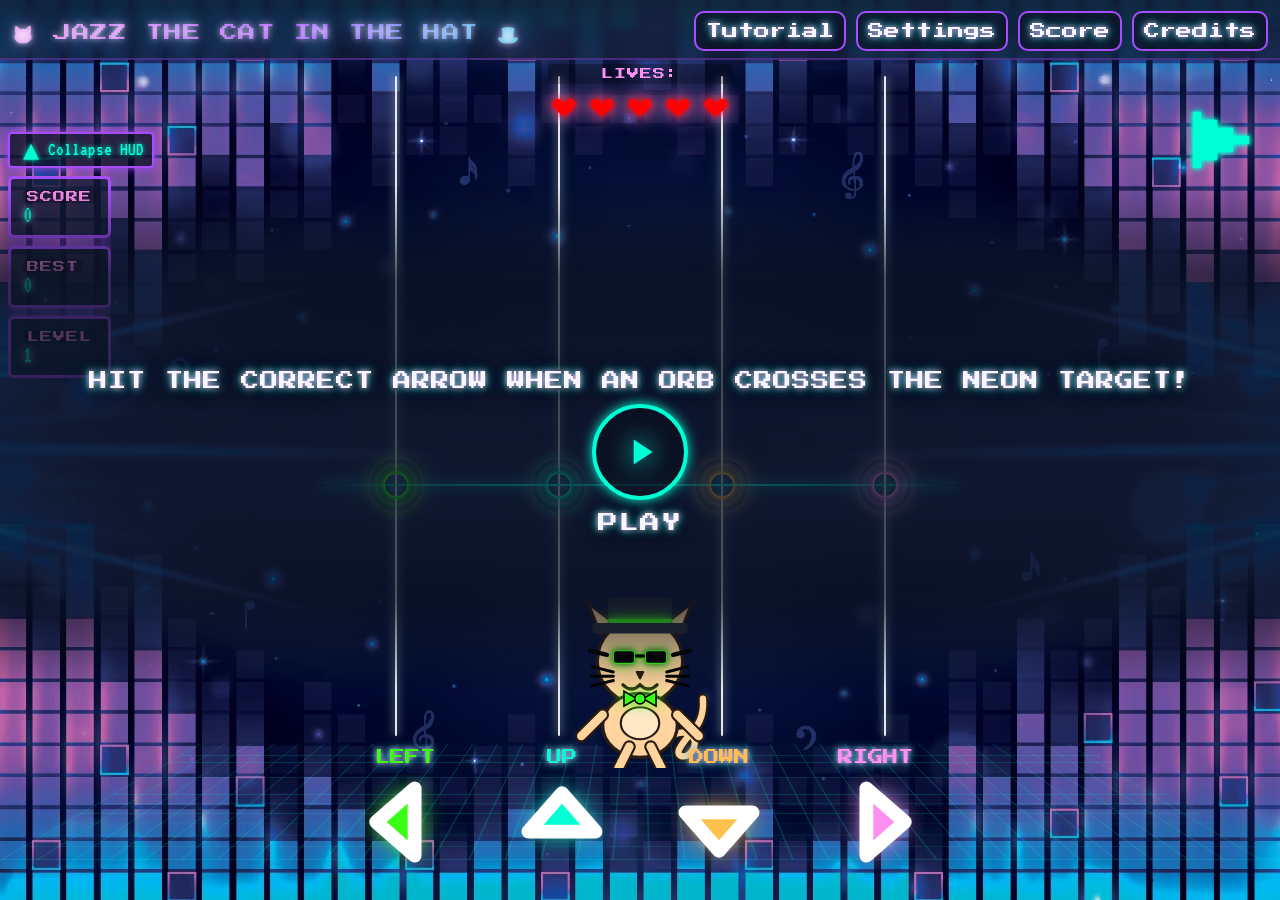
==== commit 0d11f873: "chore: add 404.html redirect to project root (GH Pages)" ====
--- a/index.html
+++ b/index.html
@@ -9,11 +9,7 @@
     <meta name="viewport" content="width=device-width, initial-scale=1, viewport-fit=cover">
 
     <!-- Preload background (same path as in CSS) -->
-    <link rel="preload" as="image" type="image/avif" href="assets/images/bg1920.avif"  imagesizes="100vw"
-      imagesrcset="
-        assets/images/bg1024.avif 1024w,
-        assets/images/bg1440.avif 1440w,
-        assets/images/bg1920.avif 1920w">
+    <link rel="preload" as="image" type="image/avif" href="assets/images/bg1920.avif"  imagesizes="100vw">
 
     <!-- Document identity -->
     <title>Jazz the Cat in the Hat</title>
--- a/assets/css/style.css
+++ b/assets/css/style.css
@@ -1584,8 +1584,7 @@
   outline-offset: 6px;
 }
 
-/* a11y: visible keyboard focus */
-:focus-visible { outline: 2px dashed #ff8ff0; outline-offset: 3px; }
+
 /* ----------------------------------------
    Settings overlay container
 ---------------------------------------- */
@@ -2497,3 +2496,27 @@
 body[data-no-flash] .svg-heart {
   filter: none !important; /* no heart glow */
 }
+
+/* a11y: visible keyboard focus */
+:focus-visible { outline: 2px solid #fd0404; outline-offset: 3px; }
+
+/* Accessibility: Skip link (no layout shift) */
+.skip-link {
+  position: fixed;              /* take out of document flow */
+  top: 0;                       /* pin to top-left */
+  left: 0;
+  transform: translateY(-200%); /* keep off-screen by default */
+  display: inline-block;        /* predictable box for padding */
+  z-index: 1000;                /* above UI when shown */
+  background: #0b1221;          /* match site bg */
+  color: #fd0404;               /* high-contrast neon pink */
+  padding: 0.5rem 0.75rem;      /* comfortable target */
+  border-radius: 0.375rem;      /* soft corners */
+  text-decoration: none;        /* clean look */
+}
+.skip-link:focus,
+.skip-link:focus-visible {
+  transform: translateY(0);     /* slide into view on focus */
+  outline: 2px solid #fd0404;
+  outline-offset: 3px;
+}
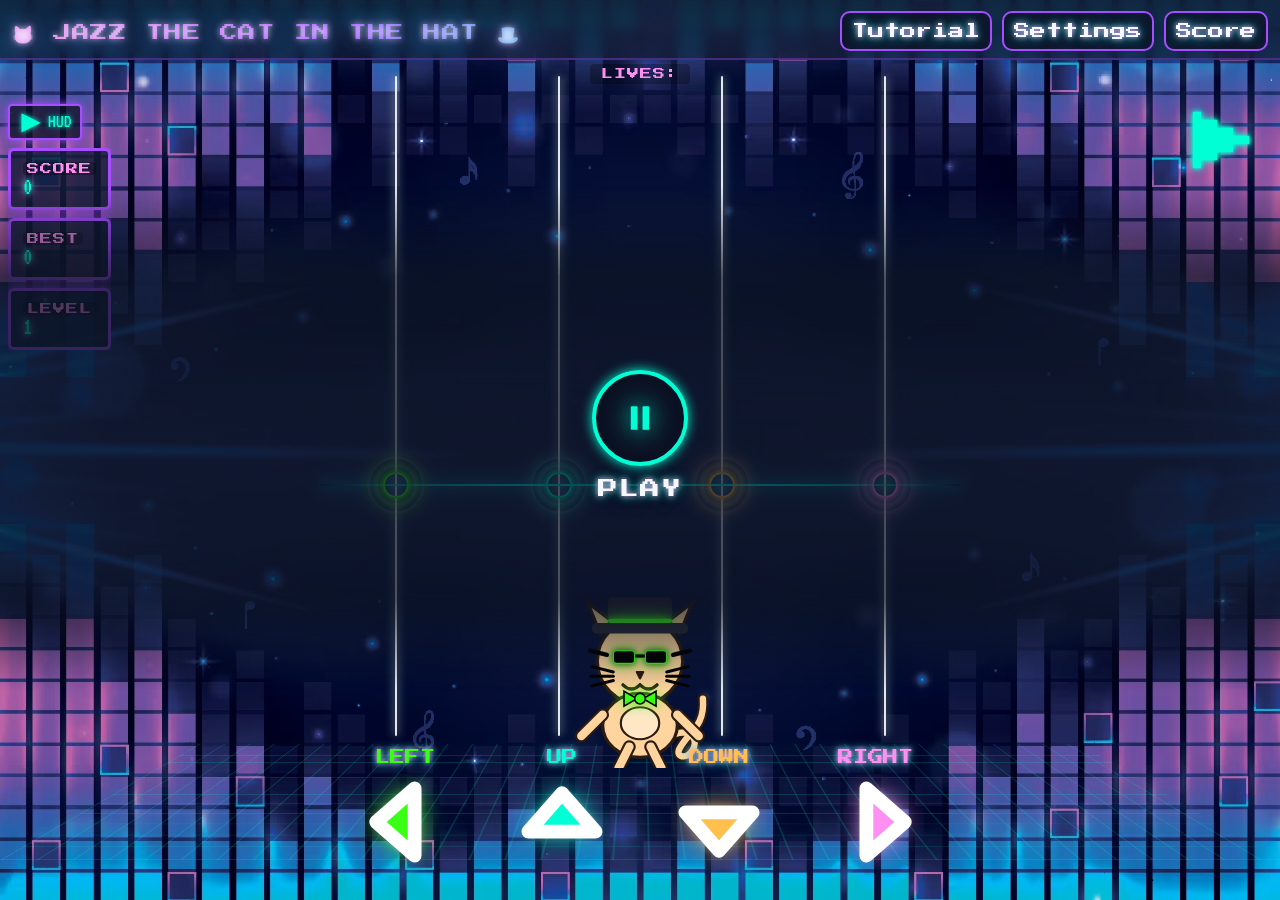
==== commit f460e35d: "clean up js ,add pictures for readme" ====
--- a/index.html
+++ b/index.html
@@ -94,7 +94,6 @@
           <li class="nav-item"><button class="nav-btn" data-action="tutorial" type="button">Tutorial</button></li>
           <li class="nav-item"><button class="nav-btn" data-action="settings" type="button">Settings</button></li>
           <li class="nav-item"><button class="nav-btn" data-action="highscore" type="button">Score</button></li>
-          <li class="nav-item"><button class="nav-btn" data-action="credits" type="button">Credits</button></li>
         </ul>
       </nav>
     </header>
@@ -373,13 +372,12 @@
         <div class="ui-panel__card">
           <h2 id="panel-settings-title">Settings</h2>
 
-          <!-- Settings tabs (Audio / Accessibility / Score / Tutorial / Credits) -->
+          <!-- Settings tabs (Audio / Accessibility / Score / Tutorial) -->
           <nav class="settings-tabs" aria-label="Settings sections" role="tablist">
             <button id="tab-audio"         class="settings-tab" data-settings-tab="audio"         role="tab" aria-selected="true"  aria-controls="settingsPane-audio"      type="button">Audio</button>
             <button id="tab-accessibility" class="settings-tab" data-settings-tab="accessibility" role="tab" aria-selected="false" aria-controls="settingsPane-accessibility" type="button">Accessibility</button>
             <button id="tab-highscore"     class="settings-tab" data-settings-tab="highscore"     role="tab" aria-selected="false" aria-controls="settingsPane-highscore"    type="button">Score</button>
             <button id="tab-tutorial"      class="settings-tab" data-settings-tab="tutorial"      role="tab" aria-selected="false" aria-controls="settingsPane-tutorial"     type="button">Tutorial</button>
-            <button id="tab-credits"       class="settings-tab" data-settings-tab="credits"       role="tab" aria-selected="false" aria-controls="settingsPane-credits"      type="button">Credits</button>
           </nav>
 
           <!-- Settings panes wrapper -->
@@ -462,19 +460,6 @@
               </fieldset>
             </section>
 
-            <!-- Credits -->
-            <section id="settingsPane-credits" class="settings-pane hidden" aria-hidden="true">
-              <h3 class="sr-only">Credits</h3>
-              <fieldset>
-                <legend>Credits</legend>
-                <ul class="hint">
-                  <li>Frame graphic: Freepik</li>
-                  <!-- add credits items here -->
-                </ul>
-              </fieldset>
-            </section>
-          </form>
-
           <button class="ui-panel__close" data-close-panel="settings" type="button">Close</button>
         </div>
       </section>
--- a/assets/css/style.css
+++ b/assets/css/style.css
@@ -2509,7 +2509,7 @@
   display: inline-block;        /* predictable box for padding */
   z-index: 1000;                /* above UI when shown */
   background: #0b1221;          /* match site bg */
-  color: #fd0404;               /* high-contrast neon pink */
+  color: #00ffd5;               /* high-contrast neon pink */
   padding: 0.5rem 0.75rem;      /* comfortable target */
   border-radius: 0.375rem;      /* soft corners */
   text-decoration: none;        /* clean look */
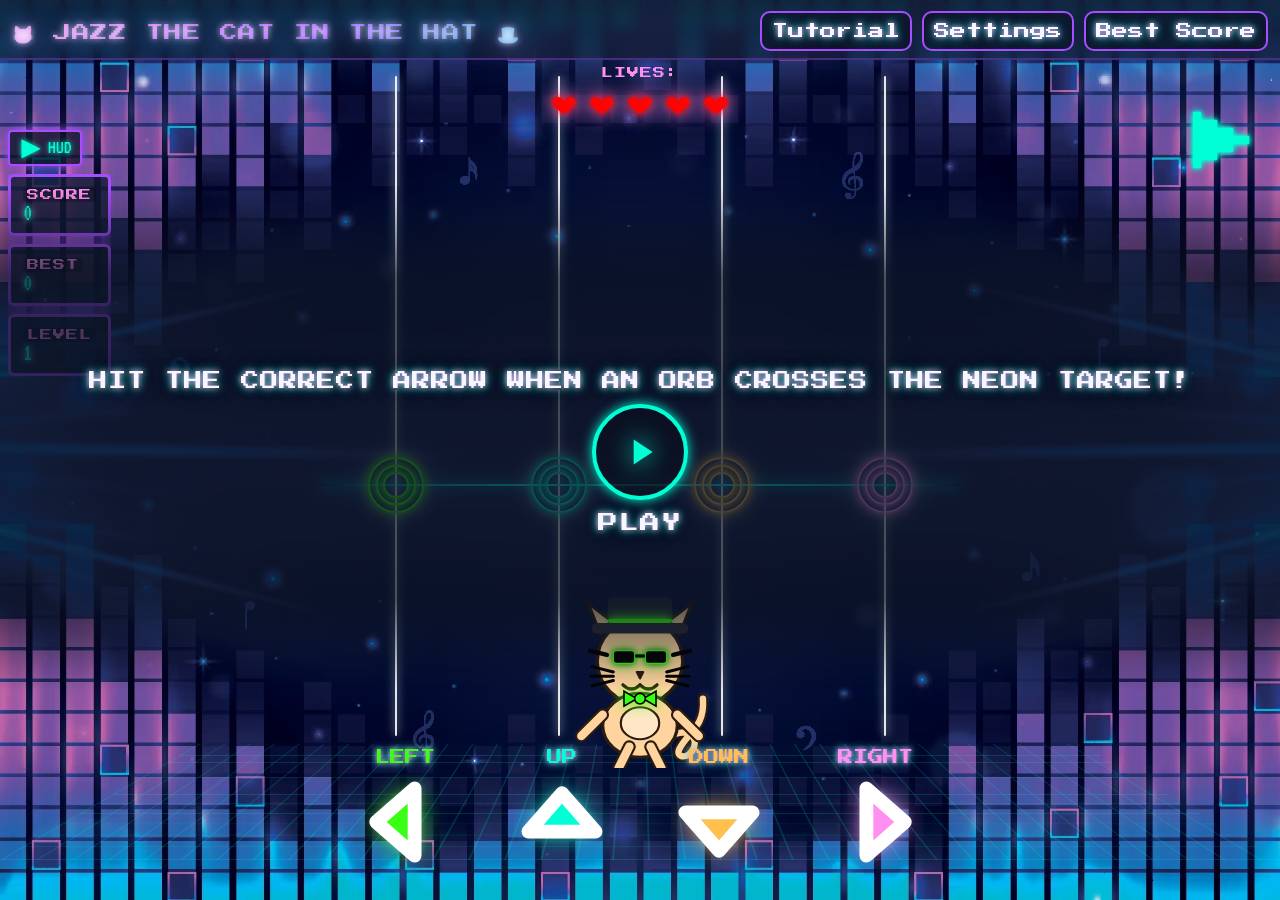
==== commit 5a97ce40: "fix: add custom favicon to 404 page" ====
--- a/index.html
+++ b/index.html
@@ -93,7 +93,7 @@
           </li>
           <li class="nav-item"><button class="nav-btn" data-action="tutorial" type="button">Tutorial</button></li>
           <li class="nav-item"><button class="nav-btn" data-action="settings" type="button">Settings</button></li>
-          <li class="nav-item"><button class="nav-btn" data-action="highscore" type="button">Score</button></li>
+          <li class="nav-item"><button class="nav-btn" data-action="highscore" type="button">Best Score</button></li>
         </ul>
       </nav>
     </header>
@@ -105,7 +105,7 @@
     <main id="game" class="game" aria-describedby="gameHelp">
       <!-- SR-only summary of the gameplay -->
       <p id="gameHelp" class="sr-only">
-        Use the arrow keys or the on-screen arrows to hit notes when an orb crosses the neon target line.
+        Hit the correct arrow, when an orb crosses the neon target line.
       </p>
 
       <!-- HUD: score/best/level + lives -->
@@ -376,7 +376,7 @@
           <nav class="settings-tabs" aria-label="Settings sections" role="tablist">
             <button id="tab-audio"         class="settings-tab" data-settings-tab="audio"         role="tab" aria-selected="true"  aria-controls="settingsPane-audio"      type="button">Audio</button>
             <button id="tab-accessibility" class="settings-tab" data-settings-tab="accessibility" role="tab" aria-selected="false" aria-controls="settingsPane-accessibility" type="button">Accessibility</button>
-            <button id="tab-highscore"     class="settings-tab" data-settings-tab="highscore"     role="tab" aria-selected="false" aria-controls="settingsPane-highscore"    type="button">Score</button>
+            <button id="tab-highscore"     class="settings-tab" data-settings-tab="highscore"     role="tab" aria-selected="false" aria-controls="settingsPane-highscore"    type="button">Best Score</button>
             <button id="tab-tutorial"      class="settings-tab" data-settings-tab="tutorial"      role="tab" aria-selected="false" aria-controls="settingsPane-tutorial"     type="button">Tutorial</button>
           </nav>
 
@@ -454,7 +454,7 @@
               <fieldset>
                 <legend>Tutorial</legend>
                 <p class="hint">Make Jazz shake his azz!<br>
-                  To make Jazz dance, hit the correct arrow when an orb crosses the neon circle target on the judge line.<br>
+                  To make Jazz dance, hit the correct arrow when an orb crosses the neon circle target!.<br>
                   Streak perfect hits and get bonuses + extra lives!
                 </p>
               </fieldset>
--- a/assets/css/style.css
+++ b/assets/css/style.css
@@ -275,11 +275,13 @@
   text-shadow: 0 0 2px currentColor, 0 0 5px currentColor, 0 0 8px currentColor;
   transform: translateX(1px);
 }
+
 /* When running (or during countdown) show Pause */
 #quickPlayPause[aria-pressed="true"]::before {
   content: "⏸";
   transform: translateX(0);
 }
+
 /* Hide quick play/pause while nav is open */
 body[data-nav-open="true"] #quickPlayPause {
   display: none !important;
@@ -288,6 +290,7 @@
 /* =========================
    HUD (fixed under navbar)
 ========================= */
+
 .hud {
   position: fixed;
   top: 4rem;
@@ -300,6 +303,7 @@
   z-index: 2300;
   pointer-events: none;
 }
+
 .hud-bottom {
   order: 0;
   display: flex;
@@ -307,6 +311,7 @@
   inline-size: 100%;
   pointer-events: none;
 }
+
 .hud-item.hud-item--plain {
   pointer-events: auto;
   border: none;
@@ -315,11 +320,16 @@
   padding: 0;
   text-align: center;
 }
+
 .hud-item.hud-item--plain .hud-label {
   display: block;
   margin-bottom: 0.375rem;
   color: var(--neon-pink);
-}
+  background: transparent;
+  padding: 0;
+  border-radius: 0;
+}
+
 .lives {
   display: flex;
   flex-wrap: wrap;
@@ -328,6 +338,7 @@
   align-items: center;
   padding: 0.125rem;
 }
+
 .svg-heart {
   inline-size: 1.75rem;
   block-size: 1.75rem;
@@ -338,27 +349,33 @@
   );
   transition: opacity 0.25s ease, fill 0.25s ease;
 }
+
 .svg-heart.full {
   opacity: 1;
   fill: var(--neon-red);
 }
+
 .svg-heart.threequarter {
   opacity: 0.85;
   fill: var(--neon-red);
 }
+
 .svg-heart.half {
   opacity: 0.65;
   fill: var(--neon-red);
 }
+
 .svg-heart.quarter {
   opacity: 0.4;
   fill: var(--neon-red);
 }
+
 .svg-heart.empty {
   opacity: 0.15;
   fill: var(--muted);
   filter: none;
 }
+
 /* a11y: subtle chip behind HUD label (visually minimal) */
 #hud .label, .hud .label, .hud-label {
   position: relative;
@@ -593,9 +610,10 @@
   block-size: var(--r1);
   transform: translate(-50%, -50%);
   border-radius: 999px;
-  border: 0.125rem solid rgba(255, 255, 255, 0.25);
-  opacity: 0.65;
+  border: 0.125rem solid currentColor;
+  opacity: 1;
   box-shadow: 0 0 0.625rem currentColor, 0 0 1.375rem rgba(255, 255, 255, 0.25);
+  background: none;
 }
 .judge-target::after {
   content: "";
@@ -606,9 +624,10 @@
   block-size: var(--r2);
   transform: translate(-50%, -50%);
   border-radius: 999px;
-  border: 0.125rem solid rgba(255, 255, 255, 0.4);
-  opacity: 0.4;
+  border: 0.125rem solid currentColor;
+  opacity: 1;
   box-shadow: 0 0 0.75rem currentColor, 0 0 1.75rem rgba(255, 255, 255, 0.4);
+  background: none;
 }
 .jt-left {
   color: var(--label-left);
@@ -757,27 +776,40 @@
 /* HUD: Persistent bonus banner */
 #bonusBanner {
   position: absolute;
-  top: 4rem;
+  top: 6.25rem;
   left: 0;
   right: 0;
   display: grid;
   place-items: center;
   pointer-events: none;
   z-index: 60;
-}
-#bonusBanner[hidden] {
-  display: none;
-}
-#bonusBanner .pill {
+  color: var(--neon-pink);
+  box-shadow: 0 0 0.6rem currentColor;
+  backdrop-filter: blur(2px);
   padding: 0.35rem 0.75rem;
   border-radius: 999px;
   font-weight: 700;
   text-transform: uppercase;
   letter-spacing: 0.08em;
   background: rgba(255, 0, 170, 0.12);
-  color: var(--neon-pink);
-  box-shadow: 0 0 0.6rem currentColor;
-  backdrop-filter: blur(2px);
+  
+}
+#bonusBanner[hidden] {
+  display: none;
+}
+
+
+/* Bonus banner one-shot flash (plan: toggle class on #bonusBanner) */
+#bonusBanner.flash-once {
+  animation: bonusFlash 0.6s ease-out 1;
+  will-change: transform, opacity;
+}
+
+@keyframes bonusFlash {
+  0%   { transform: scale(0.96); opacity: 0; }
+  30%  { transform: scale(1.08); opacity: 1; }
+  60%  { transform: scale(1.00); }
+  100% { transform: scale(1.00); }
 }
 
 /* Controls row */
@@ -1454,6 +1486,17 @@
 #overlay .rb-card {
   pointer-events: auto;
 }
+
+/* Ensure results/game-over contents are interactive even though .overlay uses pointer-events:none */
+#overlay .play-cta,
+#overlay .play-cta * ,
+#overlay #resultsCta,
+#overlay #resultsCta * ,
+#overlay #gameOverCta,
+#overlay #gameOverCta * {
+  pointer-events: auto;
+}
+
 .overlay.hidden {
   display: none;
 }
@@ -2120,6 +2163,10 @@
     font-size: 3rem;
   }
 
+  #bonusBanner { 
+    top: 6.75rem; 
+  }
+
   #overlay .play-tip,
   #overlay .play-label {
     text-shadow: var(--text-glow), -1.5px 0 rgba(0, 0, 0, 0.92),
@@ -2132,7 +2179,7 @@
 /* ≤1199.98px — burger mode */
 @media (max-width: 1199.98px) {
 
-  body { background-image: url("/images/bg1920.avif"); }
+  body { background-image: url("../images/bg1920.avif"); }
 
   :root {
     --floor-bottom: 40px;
@@ -2519,4 +2566,14 @@
   transform: translateY(0);     /* slide into view on focus */
   outline: 2px solid #fd0404;
   outline-offset: 3px;
+}
+
+/* Reduce Motion: bonus mode flash/pulse */
+body[data-reduce-motion="true"] #bonusBanner.flash-once {
+  animation: none !important;
+}
+
+/* No Flash: bonus mode */
+body[data-no-flash] #bonusBanner {
+  box-shadow: none !important;
 }
